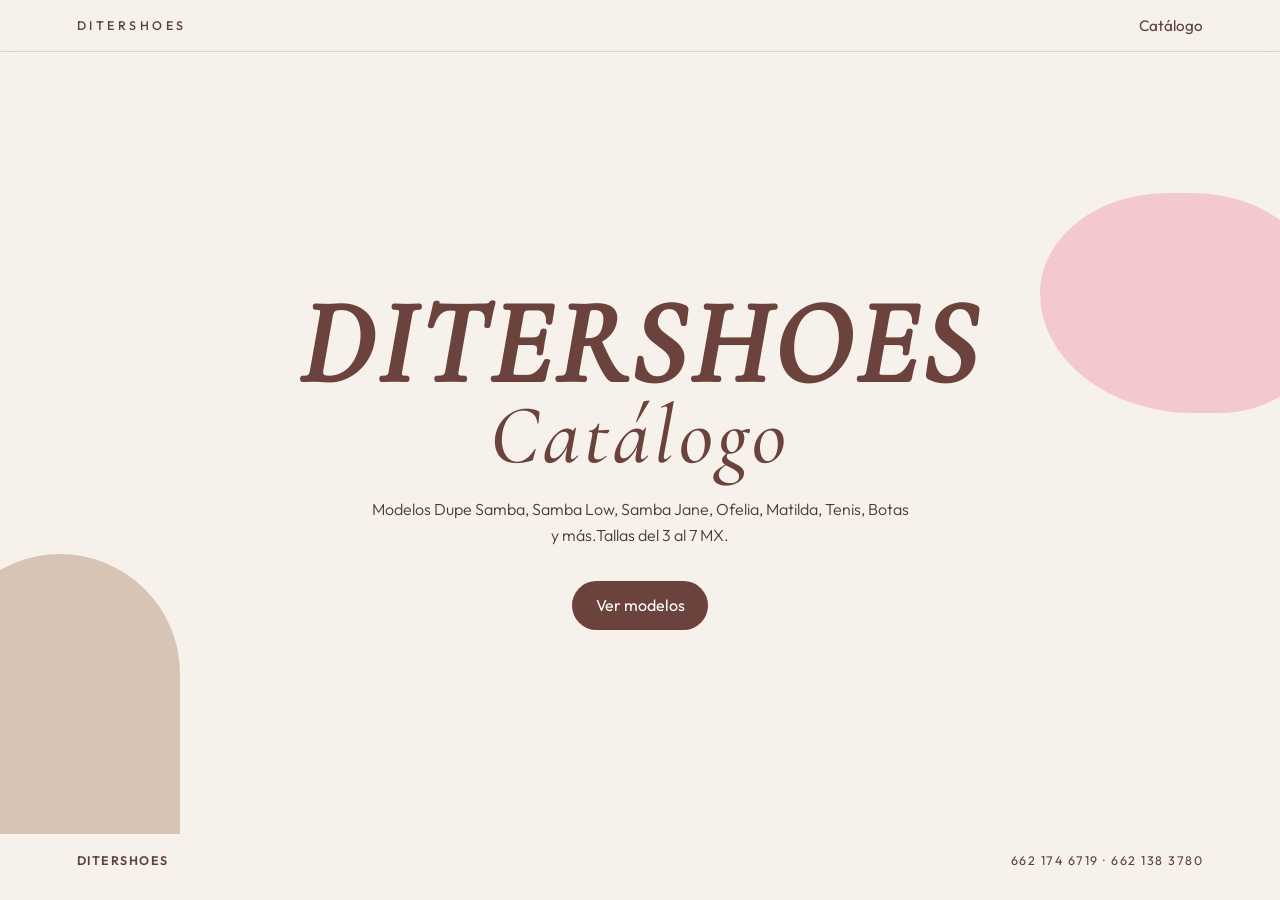
==== index.html @ 2985a6c7 "Vuelve a permitir el script de Vercel Analytics que bloqueaba la política de seguridad. Co-authored-" ====
<!DOCTYPE html>
<html lang="es">
<head>
  <meta charset="UTF-8" />
  <meta name="viewport" content="width=device-width, initial-scale=1, viewport-fit=cover" />
  <meta name="format-detection" content="telephone=no" />
  <title>DiterShoes · Catálogo</title>
  <link rel="icon" href="favicon.ico" />
  <link rel="icon" type="image/png" href="favicon.png" />
  <link rel="apple-touch-icon" href="apple-touch-icon.png" />
  <meta name="apple-mobile-web-app-title" content="DiterShoes" />
  <meta name="description" content="Encuentra calzado en tendencia en DiterShoes. Modelos Dupe Samba, Ofelia y Matilda en tallas 3 a 7 MX. Pide por WhatsApp al 662 174 6719." />
  <script type="application/ld+json">
  {
    "@context": "https://schema.org",
    "@type": "ShoeStore",
    "name": "DiterShoes",
    "url": "https://ditershoes.shop",
    "telephone": ["+526621746719", "+526621383780"],
    "description": "Calzado en tendencia. Modelos Dupe Samba, Samba Low, Samba Jane, Ofelia, Matilda, tenis, botas y flats. Tallas del 3 al 7 MX. Pedidos por WhatsApp.",
    "makesOffer": {
      "@type": "Offer",
      "itemOffered": {
        "@type": "Product",
        "name": "Calzado DiterShoes",
        "category": "Dupe Samba, Samba Low, Samba Jane, Ofelia, Matilda, Tenis, Botas, Flats, Zapatillas, Pantunflas",
        "size": "3 a 7 MX"
      }
    }
  }
  </script>
  <link rel="preload" as="font" href="fonts/outfit.woff2" type="font/woff2" crossorigin />
  <link rel="preload" as="font" href="fonts/cormorant-500.woff2" type="font/woff2" crossorigin />
  <link rel="stylesheet" href="styles.css" />
</head>
<body class="home">
  <header class="site-header">
    <a class="brand" href="/">DITERSHOES</a>
    <nav>
      <a href="catalogo.html">Catálogo</a>
    </nav>
  </header>

  <main>
    <section class="hero">
      <h1><span class="home-brand">DITERSHOES</span><span>Catálogo</span></h1>
      <p class="lede">Modelos Dupe Samba, Samba Low, Samba Jane, Ofelia, Matilda, Tenis, Botas y más.<br class="lede-break" /><span class="lede-sizes">Tallas del 3 al 7 MX.</span></p>
      <a class="btn" href="catalogo.html">Ver modelos</a>
      <div class="blob blob-pink"></div>
      <div class="blob blob-sand"></div>
    </section>
  </main>

  <footer>
    <strong>DITERSHOES</strong>
    <span><a href="https://wa.me/526621746719?text=Hola%2C%20quiero%20hacer%20un%20pedido%20de%20DiterShoes." target="_blank" rel="noopener">662 174 6719</a> · <a href="https://wa.me/526621383780?text=Hola%2C%20quiero%20hacer%20un%20pedido%20de%20DiterShoes." target="_blank" rel="noopener">662 138 3780</a></span>
  </footer>
  <script defer src="/_vercel/insights/script.js"></script>
</body>
</html>
---- styles.css ----
:root {
  --cream: #f6f1ea;
  --ink: #5c4039;
  --ink-deep: #4a3732;
  --rose: #c9a399;
  --rose-text: #6b433c;
  --pink: #f3c9cf;
  --sand: #d8c4b4;
  --line: rgba(109, 83, 76, 0.18);
  --card: #fffdfb;
}

@font-face {
  font-family: Outfit;
  font-style: normal;
  font-weight: 300 600;
  font-display: swap;
  src: url("fonts/outfit.woff2") format("woff2");
}
@font-face {
  font-family: "Cormorant Garamond";
  font-style: normal;
  font-weight: 500 700;
  font-display: swap;
  src: url("fonts/cormorant-500.woff2") format("woff2");
}
@font-face {
  font-family: "Cormorant Garamond";
  font-style: italic;
  font-weight: 500;
  font-display: swap;
  src: url("fonts/cormorant-500i.woff2") format("woff2");
}

* { box-sizing: border-box; }
html { scroll-behavior: smooth; touch-action: manipulation; }
body {
  margin: 0;
  font-family: Outfit, sans-serif;
  color: var(--ink-deep);
  background: var(--cream);
  font-weight: 400;
}

.site-header {
  position: sticky;
  top: 0;
  z-index: 5;
  display: flex;
  justify-content: space-between;
  align-items: center;
  padding: 1rem 6vw;
  background: rgba(246, 241, 234, 0.9);
  backdrop-filter: blur(10px);
  border-bottom: 1px solid var(--line);
}
.brand {
  letter-spacing: 0.28em;
  font-size: 0.78rem;
  text-decoration: none;
  color: var(--ink);
  font-weight: 500;
}
nav { display: flex; gap: 1.25rem; }
nav a { color: var(--ink); text-decoration: none; font-size: 0.95rem; }

body.home {
  min-height: 100vh;
  display: flex;
  flex-direction: column;
}
body.home main { flex: 1; display: flex; }
body.home .hero { flex: 1; }
.hero {
  position: relative;
  min-height: 70vh;
  padding: 10vh 8vw 6vh;
  overflow: hidden;
  display: flex;
  flex-direction: column;
  align-items: center;
  justify-content: center;
  text-align: center;
}
.eyebrow {
  letter-spacing: 0.42em;
  font-size: 0.78rem;
  color: var(--rose);
  margin: 0 0 0.5rem;
}
.hero h1 {
  font-family: "Cormorant Garamond", serif;
  font-weight: 500;
  font-size: clamp(2.8rem, 8vw, 7rem);
  line-height: 0.9;
  letter-spacing: 0.04em;
  margin: 0;
  color: var(--rose-text);
}
.hero h1 span { display: block; font-style: italic; }
.home-brand { font-style: normal; font-weight: 700; letter-spacing: 0.04em; font-size: 1.15em; }
.hero h1 span:last-child { font-weight: 500; font-size: 0.82em; }
.lede { max-width: 34rem; font-weight: 300; line-height: 1.6; margin: 1.5rem auto 2rem; }
.lede-break { display: none; }
.lede-sizes { white-space: nowrap; }
[hidden] { display: none !important; }
.btn {
  display: inline-flex;
  align-items: center;
  justify-content: center;
  background: #6b433c;
  color: #fff;
  text-decoration: none;
  padding: 0.85rem 1.4rem;
  border-radius: 999px;
  border: 1px solid transparent;
  font: inherit;
  cursor: pointer;
}
.btn-ghost { background: transparent; color: var(--ink-deep); border-color: var(--rose); }
.blob {
  position: absolute;
  border-radius: 50% 50% 40% 60%;
  z-index: -1;
}
.blob-pink { width: 280px; height: 220px; background: var(--pink); right: -40px; top: 18%; }
.blob-sand { width: 240px; height: 320px; background: var(--sand); left: -60px; bottom: -40px; border-radius: 140px 140px 0 0; }

.catalog, .order { padding: 3rem 6vw 4rem; }
.catalog h2 { margin-bottom: 1rem; }
@media (min-width: 721px) {
  .catalog {
    display: grid;
    grid-template-columns: auto 1fr;
    align-items: center;
    column-gap: 1.5rem;
  }
  .catalog h2 { margin-bottom: 0; }
  .filters { justify-content: flex-end; }
  .grid, .pager { grid-column: 1 / -1; }
}
h2 {
  font-family: "Cormorant Garamond", serif;
  font-weight: 500;
  font-size: 3rem;
  margin: 0;
  color: var(--rose-text);
}
.filters { display: flex; flex-wrap: wrap; gap: 0.5rem; }
.filters button {
  font: inherit;
  border: 1px solid var(--line);
  background: transparent;
  color: var(--ink);
  border-radius: 999px;
  padding: 0.4rem 0.85rem;
  cursor: pointer;
  white-space: nowrap;
  flex-shrink: 0;
}
.empty-cat {
  grid-column: 1 / -1;
  margin: 1.5rem 0;
  color: var(--muted, #7a6a64);
  font-size: 1rem;
}
.filters button.active { background: var(--ink); color: #fff; border-color: var(--ink); }

.pager {
  display: flex;
  flex-wrap: wrap;
  justify-content: center;
  align-items: center;
  gap: 0.4rem;
  width: 100%;
  margin: 1.5rem auto 0.5rem;
}
.pager button {
  font: inherit;
  min-width: 2.4rem;
  height: 2.4rem;
  padding: 0 0.7rem;
  border: 1px solid var(--line);
  background: var(--card);
  color: var(--ink);
  border-radius: 999px;
  cursor: pointer;
}
.pager button[aria-current="page"] {
  background: var(--ink);
  color: #fff;
  border-color: var(--ink);
}
.pager button:disabled { opacity: 0.4; cursor: default; }
.pager .pager-gap { color: var(--muted, #7a6a64); padding: 0 0.15rem; }

.grid {
  margin-top: 1.5rem;
  display: grid;
  grid-template-columns: repeat(auto-fill, minmax(280px, 1fr));
  gap: 1.25rem;
}
.card {
  background: var(--card);
  border: 1px solid var(--line);
  border-radius: 1.25rem;
  overflow: hidden;
  display: flex;
  flex-direction: column;
}
.card img {
  width: 100%;
  height: auto;
  aspect-ratio: 4 / 5;
  object-fit: cover;
  object-position: center;
  background: #efe6de;
  cursor: zoom-in;
}
.card-body { padding: 0.85rem 1rem 1rem; display: flex; flex-direction: column; gap: 0.35rem; flex: 1; }
.model { font-size: 0.78rem; letter-spacing: 0.14em; text-transform: uppercase; color: var(--rose-text); margin: 0; }
.card h3 { margin: 0; font-weight: 500; font-size: 1.15rem; line-height: 1.25; min-height: 2.5em; }
.meta { margin: 0; color: var(--ink); font-weight: 300; line-height: 1.3; min-height: 2.6em; }
.price { font-weight: 600; margin: 0; }
.sizes {
  display: flex;
  flex-wrap: nowrap;
  gap: 0.3rem;
}
.sizes button {
  font: inherit;
  flex: 1 1 0;
  min-width: 0;
  border: 1px solid var(--line);
  background: transparent;
  color: var(--ink);
  border-radius: 999px;
  padding: 0.3rem 0.55rem;
  cursor: pointer;
}
.sizes button.active { background: var(--ink); color: #fff; border-color: var(--ink); }
.size-hint { margin: 0; font-size: 0.85rem; color: #9a4d45; }
.swatches { display: flex; flex-wrap: wrap; gap: 0.4rem; }
.card-actions { display: flex; flex-direction: column; gap: 0.4rem; }
.swatches button {
  width: 22px; height: 22px; border-radius: 50%;
  border: 2px solid #fff;
  box-shadow: 0 0 0 1px var(--line);
  cursor: pointer;
  padding: 0;
}
.swatches button.active { box-shadow: 0 0 0 2px var(--ink); }
.card .btn { margin-top: 0.4rem; }

.order { text-align: center; background: #6b433c; color: #fff; }
.order h2, .order p { color: #fff; }
.phones { display: flex; gap: 0.75rem; justify-content: center; flex-wrap: wrap; }
.order .btn { background: #fff; color: var(--ink-deep); }
.order .btn-ghost { background: transparent; color: #fff; border-color: #fff; }

footer {
  display: flex;
  justify-content: space-between;
  gap: 1rem;
  flex-wrap: wrap;
  padding: 1.2rem 6vw 2rem;
  letter-spacing: 0.12em;
  font-size: 0.78rem;
  color: var(--ink);
}
footer a {
  color: var(--ink);
  text-decoration: none;
}

#lightbox {
  position: fixed;
  top: 50%;
  left: 50%;
  transform: translate(-50%, -50%);
  margin: 0;
  border: none;
  border-radius: 1rem;
  padding: 0.45rem 0.45rem 0.55rem;
  width: fit-content;
  max-width: min(94vw, 720px);
  max-height: calc(100dvh - 1.25rem);
  overflow: hidden;
  box-sizing: border-box;
  background: var(--cream);
}
#lightbox::backdrop { background: rgba(74, 55, 50, 0.55); }
#lightbox img {
  display: block;
  width: auto;
  height: auto;
  max-width: min(90vw, 680px);
  max-height: calc(100dvh - 4.2rem);
  object-fit: contain;
  border-radius: 0.55rem;
  touch-action: pinch-zoom;
}
.close {
  position: absolute;
  right: 0.7rem;
  top: 0.55rem;
  border: none;
  background: transparent;
  font-size: 1.8rem;
  cursor: pointer;
  color: var(--ink);
}

@media (max-width: 720px) {
  body.home {
    height: 100dvh;
    min-height: 100dvh;
    overflow: hidden;
  }
  body.home .site-header { position: static; }
  body.home .hero {
    min-height: 0;
    padding: 0 5vw;
  }
  body.home .hero h1 { font-size: 1rem; letter-spacing: 0; width: 100%; }
  body.home .home-brand {
    font-size: 9.4vw;
    font-weight: 700;
    letter-spacing: 0.02em;
    line-height: 1;
    white-space: nowrap;
  }
  body.home .hero h1 span:last-child { font-size: 8.2vw; font-weight: 500; margin-top: 0.35rem; }
  body.home .lede {
    margin: 0.9rem auto 1.15rem;
    font-size: clamp(0.92rem, 2.4vh, 1.05rem);
    max-width: 20rem;
  }
  body.home .blob-pink { width: 48vw; height: 30vw; right: -8vw; }
  body.home .blob-sand { width: 46vw; height: 28vh; left: -10vw; bottom: 0; }
  body.home footer {
    padding: 0.65rem 6vw calc(0.85rem + env(safe-area-inset-bottom));
  }
  .lede-break { display: block; }
  .catalog { padding: 0.85rem 0.75rem 0; }
  footer { padding-top: 0.7rem; }
  .catalog h2 { font-size: 2.2rem; margin-bottom: 0.35rem; }
  .filters {
    position: sticky;
    top: 3.25rem;
    z-index: 4;
    flex-wrap: nowrap;
    overflow-x: auto;
    overflow-y: hidden;
    -webkit-overflow-scrolling: touch;
    overscroll-behavior-x: contain;
    scrollbar-width: none;
    touch-action: pan-x;
    gap: 0.4rem;
    margin: 0 -0.75rem;
    padding: 0.55rem 0.75rem;
    background: rgba(246, 241, 234, 0.96);
    backdrop-filter: blur(10px);
    border-bottom: 1px solid var(--line);
  }
  .filters::-webkit-scrollbar { display: none; }
  .filters button { flex: 0 0 auto; }
  .pager {
    flex-wrap: nowrap;
    gap: 0.35rem;
    margin-top: 1.1rem;
  }
  .pager button {
    flex: 0 0 auto;
    min-width: 2.35rem;
    height: 2.35rem;
    padding: 0;
  }
  .pager .pager-step {
    min-width: 2.6rem;
    font-size: 1.35rem;
    line-height: 1;
  }
  .grid {
    grid-template-columns: 1fr 1fr;
    gap: 0.65rem;
    margin-top: 0.85rem;
  }
  .card { border-radius: 0.9rem; }
  .card-body { padding: 0.55rem 0.55rem 0.7rem; gap: 0.28rem; }
  .model { font-size: 0.72rem; letter-spacing: 0.08em; }
  .card h3 { font-size: 0.92rem; }
  .meta, .size-hint { font-size: 0.75rem; }
  .price { font-size: 0.9rem; }
  .sizes button { padding: 0.2rem 0; font-size: 0.78rem; }
  .card .btn { font-size: 0.72rem; padding: 0.5rem 0.4rem; text-align: center; }
}
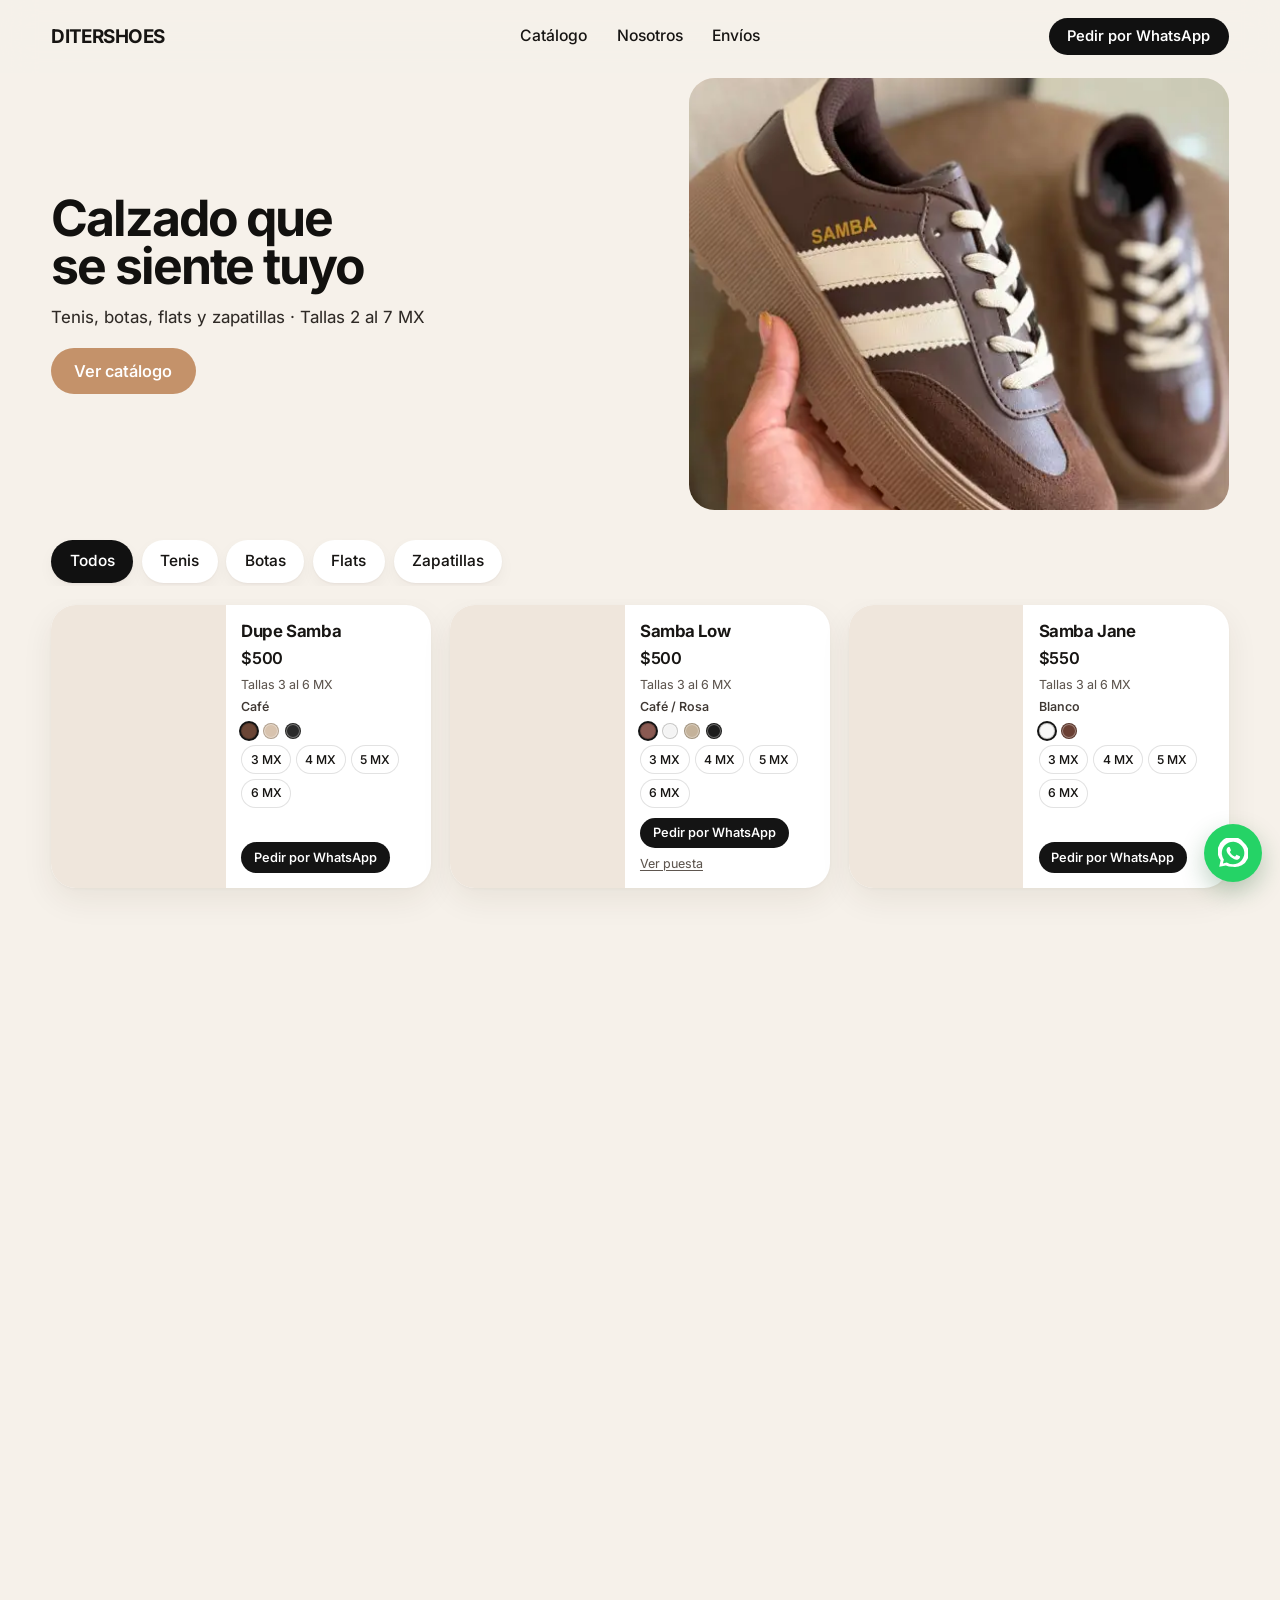
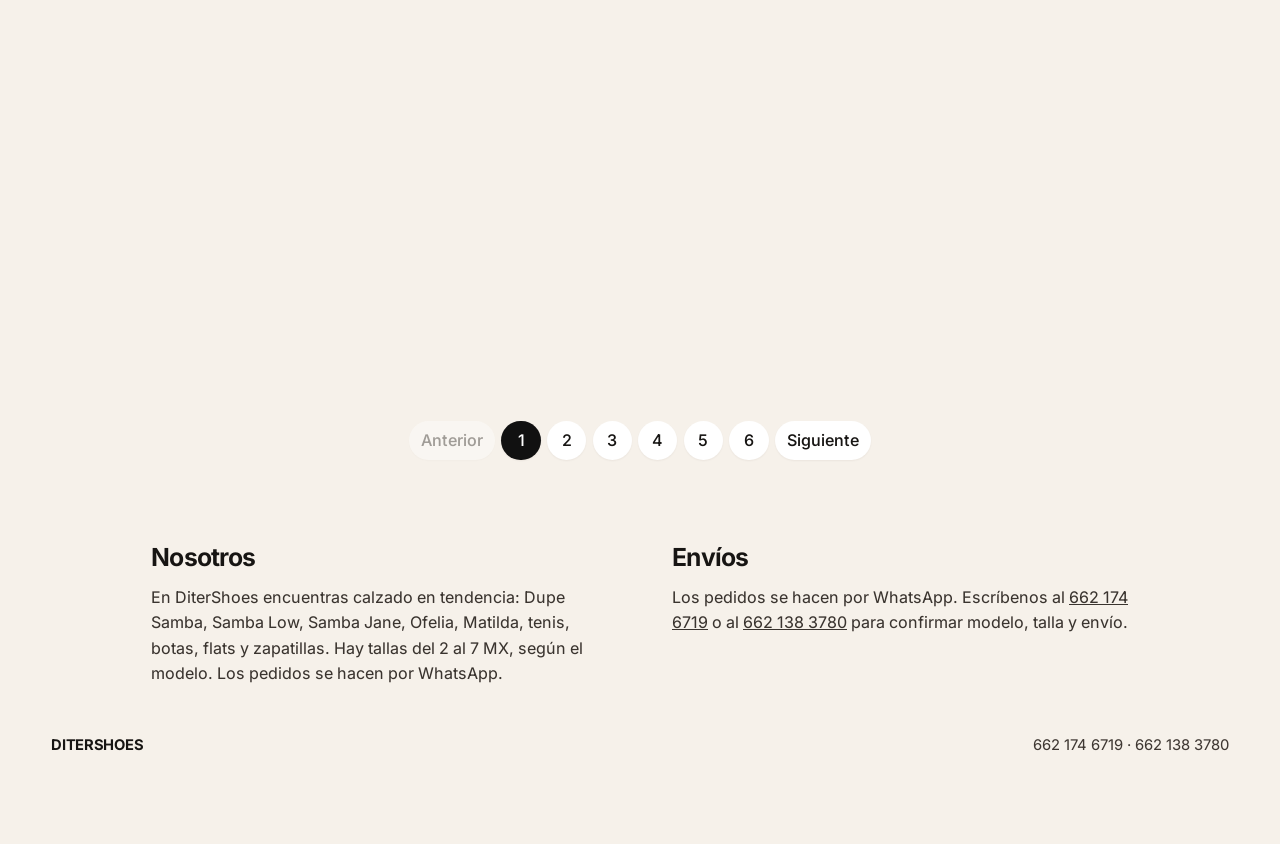
==== commit 7459fbb9: "Rediseña el sitio para acercarlo a los mockups de escritorio y móvil. El inicio ahora tiene el encab" ====
--- a/index.html
+++ b/index.html
@@ -23,31 +23,63 @@
       "itemOffered": {
         "@type": "Product",
         "name": "Calzado DiterShoes",
-        "category": "Dupe Samba, Samba Low, Samba Jane, Ofelia, Matilda, Tenis, Botas, Flats, Zapatillas, Pantunflas",
+        "category": "Dupe Samba, Samba Low, Samba Jane, Ofelia, Matilda, Tenis, Botas, Flats, Zapatillas",
         "size": "3 a 7 MX"
       }
     }
   }
   </script>
-  <link rel="preload" as="font" href="fonts/outfit.woff2" type="font/woff2" crossorigin />
-  <link rel="preload" as="font" href="fonts/cormorant-500.woff2" type="font/woff2" crossorigin />
+  <link rel="preload" as="font" href="fonts/inter-latin.woff2" type="font/woff2" crossorigin />
+  <link rel="preload" as="image" href="images/dupe-samba-cafe.webp" type="image/webp" />
   <link rel="stylesheet" href="styles.css" />
 </head>
 <body class="home">
   <header class="site-header">
     <a class="brand" href="/">DITERSHOES</a>
-    <nav>
-      <a href="catalogo.html">Catálogo</a>
+    <nav id="site-nav" class="site-nav" aria-label="Principal">
+      <a href="#catalogo">Catálogo</a>
+      <a href="#nosotros">Nosotros</a>
+      <a href="#envios">Envíos</a>
+      <a class="btn-wa nav-wa" href="https://wa.me/526621746719?text=Hola%2C%20quiero%20hacer%20un%20pedido%20de%20DiterShoes." target="_blank" rel="noopener">Pedir por WhatsApp</a>
     </nav>
+    <div class="header-end">
+      <a class="btn-wa" href="https://wa.me/526621746719?text=Hola%2C%20quiero%20hacer%20un%20pedido%20de%20DiterShoes." target="_blank" rel="noopener">Pedir por WhatsApp</a>
+      <button class="menu-toggle" type="button" aria-expanded="false" aria-controls="site-nav" aria-label="Abrir menú">
+        <span></span><span></span><span></span>
+      </button>
+    </div>
   </header>
 
   <main>
     <section class="hero">
-      <h1><span class="home-brand">DITERSHOES</span><span>Catálogo</span></h1>
-      <p class="lede">Modelos Dupe Samba, Samba Low, Samba Jane, Ofelia, Matilda, Tenis, Botas y más.<br class="lede-break" /><span class="lede-sizes">Tallas del 3 al 7 MX.</span></p>
-      <a class="btn" href="catalogo.html">Ver modelos</a>
-      <div class="blob blob-pink"></div>
-      <div class="blob blob-sand"></div>
+      <div class="hero-copy">
+        <h1 class="hero-title">Calzado que <br class="br-d">se siente tuyo</h1>
+        <p class="lede"><span class="lede-cats">Tenis, botas, flats y zapatillas · </span>Tallas 2 al 7 MX</p>
+        <a class="btn-catalog" href="#catalogo">Ver catálogo</a>
+      </div>
+      <div class="hero-photo">
+        <img src="images/dupe-samba-cafe.webp" alt="Tenis Dupe Samba café" width="563" height="752" fetchpriority="high" decoding="async" />
+      </div>
+    </section>
+
+    <section class="catalog" id="catalogo" aria-labelledby="catalogo-title">
+      <h2 id="catalogo-title" class="visually-hidden">Catálogo</h2>
+      <div class="filters-bar">
+        <div class="filters" id="filters"></div>
+      </div>
+      <div class="grid" id="grid"></div>
+      <nav class="pager" id="pager" aria-label="Páginas del catálogo" hidden></nav>
+    </section>
+
+    <section class="notes">
+      <article class="note reveal" id="nosotros">
+        <h2>Nosotros</h2>
+        <p>En DiterShoes encuentras calzado en tendencia: Dupe Samba, Samba Low, Samba Jane, Ofelia, Matilda, tenis, botas, flats y zapatillas. Hay tallas del 2 al 7 MX, según el modelo. Los pedidos se hacen por WhatsApp.</p>
+      </article>
+      <article class="note reveal" id="envios">
+        <h2>Envíos</h2>
+        <p>Los pedidos se hacen por WhatsApp. Escríbenos al <a href="https://wa.me/526621746719?text=Hola%2C%20quiero%20hacer%20un%20pedido%20de%20DiterShoes." target="_blank" rel="noopener">662 174 6719</a> o al <a href="https://wa.me/526621383780?text=Hola%2C%20quiero%20hacer%20un%20pedido%20de%20DiterShoes." target="_blank" rel="noopener">662 138 3780</a> para confirmar modelo, talla y envío.</p>
+      </article>
     </section>
   </main>
 
@@ -55,6 +87,19 @@
     <strong>DITERSHOES</strong>
     <span><a href="https://wa.me/526621746719?text=Hola%2C%20quiero%20hacer%20un%20pedido%20de%20DiterShoes." target="_blank" rel="noopener">662 174 6719</a> · <a href="https://wa.me/526621383780?text=Hola%2C%20quiero%20hacer%20un%20pedido%20de%20DiterShoes." target="_blank" rel="noopener">662 138 3780</a></span>
   </footer>
+
+  <a class="wa-float" href="https://wa.me/526621746719?text=Hola%2C%20quiero%20hacer%20un%20pedido%20de%20DiterShoes." target="_blank" rel="noopener" aria-label="Pedir por WhatsApp">
+    <svg viewBox="0 0 24 24" aria-hidden="true" focusable="false">
+      <path fill="currentColor" d="M20.5 3.5A11 11 0 0 0 2.1 17.8L1 23l5.3-1.1A11 11 0 0 0 12 23a11 11 0 0 0 8.5-19.5zM12 21a9 9 0 0 1-4.6-1.3l-.3-.2-3.2.8.8-3.1-.2-.3A9 9 0 1 1 12 21zm5-6.7c-.3-.1-1.5-.7-1.7-.8s-.4-.1-.6.1-.7.8-.8 1-.3.2-.6.1a7.4 7.4 0 0 1-2.2-1.4 8.2 8.2 0 0 1-1.5-1.9c-.2-.3 0-.4.1-.6l.4-.5.2-.3a.5.5 0 0 0 0-.5c-.1-.1-.6-1.4-.8-1.9s-.4-.4-.6-.4h-.5a1 1 0 0 0-.7.3 3 3 0 0 0-.9 2.3 5.2 5.2 0 0 0 1.1 2.8 11.8 11.8 0 0 0 4.5 4 15 15 0 0 0 1.5.6 3.6 3.6 0 0 0 1.7.1 2.8 2.8 0 0 0 1.8-1.3 2.3 2.3 0 0 0 .2-1.3c-.1-.1-.3-.2-.5-.3z"/>
+    </svg>
+  </a>
+
+  <dialog id="lightbox">
+    <form method="dialog"><button class="close" aria-label="Cerrar">×</button></form>
+    <img id="lightbox-img" alt="" width="800" height="1000" />
+  </dialog>
+
+  <script src="app.js" defer></script>
   <script defer src="/_vercel/insights/script.js"></script>
 </body>
 </html>
--- a/styles.css
+++ b/styles.css
@@ -1,170 +1,366 @@
 :root {
   --cream: #f6f1ea;
-  --ink: #5c4039;
-  --ink-deep: #4a3732;
-  --rose: #c9a399;
-  --rose-text: #6b433c;
-  --pink: #f3c9cf;
-  --sand: #d8c4b4;
-  --line: rgba(109, 83, 76, 0.18);
-  --card: #fffdfb;
+  --ink: #171513;
+  --muted: #5e564f;
+  --line: rgba(23, 21, 19, 0.1);
+  --card: #ffffff;
+  --camel: #c4926a;
+  --camel-deep: #b5835c;
+  --camel-mobile: #b58763;
+  --header-h: 4.55rem;
+  --gutter: clamp(1.15rem, 4vw, 4.25rem);
+  --shadow: 0 12px 32px rgba(62, 40, 18, 0.07), 0 1px 3px rgba(62, 40, 18, 0.04);
 }
 
 @font-face {
-  font-family: Outfit;
+  font-family: Inter;
   font-style: normal;
-  font-weight: 300 600;
+  font-weight: 100 900;
   font-display: swap;
-  src: url("fonts/outfit.woff2") format("woff2");
-}
-@font-face {
-  font-family: "Cormorant Garamond";
-  font-style: normal;
-  font-weight: 500 700;
-  font-display: swap;
-  src: url("fonts/cormorant-500.woff2") format("woff2");
-}
-@font-face {
-  font-family: "Cormorant Garamond";
-  font-style: italic;
-  font-weight: 500;
-  font-display: swap;
-  src: url("fonts/cormorant-500i.woff2") format("woff2");
+  src: url("fonts/inter-latin.woff2") format("woff2");
 }
 
 * { box-sizing: border-box; }
-html { scroll-behavior: smooth; touch-action: manipulation; }
+html {
+  scroll-behavior: smooth;
+  scroll-padding-top: calc(var(--header-h) + 0.4rem);
+}
 body {
   margin: 0;
-  font-family: Outfit, sans-serif;
-  color: var(--ink-deep);
+  font-family: Inter, system-ui, sans-serif;
+  color: var(--ink);
   background: var(--cream);
-  font-weight: 400;
+  font-weight: 430;
+  line-height: 1.45;
+}
+body.nav-open { overflow: hidden; }
+img { max-width: 100%; }
+button, a { -webkit-tap-highlight-color: transparent; }
+:focus-visible {
+  outline: 2px solid var(--ink);
+  outline-offset: 3px;
+}
+[hidden] { display: none !important; }
+
+.visually-hidden {
+  position: absolute;
+  width: 1px;
+  height: 1px;
+  padding: 0;
+  margin: -1px;
+  overflow: hidden;
+  clip: rect(0, 0, 0, 0);
+  white-space: nowrap;
+  border: 0;
 }
 
 .site-header {
   position: sticky;
   top: 0;
-  z-index: 5;
+  z-index: 40;
+  display: grid;
+  grid-template-columns: 1fr auto 1fr;
+  align-items: center;
+  height: var(--header-h);
+  padding: 0 var(--gutter);
+  background: rgba(246, 241, 234, 0.9);
+  backdrop-filter: blur(16px);
+}
+.brand {
+  justify-self: start;
+  color: var(--ink);
+  text-decoration: none;
+  font-weight: 700;
+  font-size: 1.18rem;
+  letter-spacing: -0.03em;
+}
+.site-nav {
   display: flex;
-  justify-content: space-between;
   align-items: center;
-  padding: 1rem 6vw;
-  background: rgba(246, 241, 234, 0.9);
-  backdrop-filter: blur(10px);
-  border-bottom: 1px solid var(--line);
-}
-.brand {
-  letter-spacing: 0.28em;
-  font-size: 0.78rem;
+  gap: 1.85rem;
+}
+.site-nav a {
+  color: var(--ink);
   text-decoration: none;
-  color: var(--ink);
+  font-size: 0.98rem;
   font-weight: 500;
-}
-nav { display: flex; gap: 1.25rem; }
-nav a { color: var(--ink); text-decoration: none; font-size: 0.95rem; }
-
-body.home {
-  min-height: 100vh;
-  display: flex;
-  flex-direction: column;
-}
-body.home main { flex: 1; display: flex; }
-body.home .hero { flex: 1; }
-.hero {
-  position: relative;
-  min-height: 70vh;
-  padding: 10vh 8vw 6vh;
-  overflow: hidden;
-  display: flex;
-  flex-direction: column;
-  align-items: center;
-  justify-content: center;
-  text-align: center;
-}
-.eyebrow {
-  letter-spacing: 0.42em;
-  font-size: 0.78rem;
-  color: var(--rose);
-  margin: 0 0 0.5rem;
-}
-.hero h1 {
-  font-family: "Cormorant Garamond", serif;
-  font-weight: 500;
-  font-size: clamp(2.8rem, 8vw, 7rem);
-  line-height: 0.9;
-  letter-spacing: 0.04em;
-  margin: 0;
-  color: var(--rose-text);
-}
-.hero h1 span { display: block; font-style: italic; }
-.home-brand { font-style: normal; font-weight: 700; letter-spacing: 0.04em; font-size: 1.15em; }
-.hero h1 span:last-child { font-weight: 500; font-size: 0.82em; }
-.lede { max-width: 34rem; font-weight: 300; line-height: 1.6; margin: 1.5rem auto 2rem; }
-.lede-break { display: none; }
-.lede-sizes { white-space: nowrap; }
-[hidden] { display: none !important; }
-.btn {
+  transition: opacity 0.2s ease;
+}
+.site-nav a:hover { opacity: 0.55; }
+.header-end { justify-self: end; display: flex; align-items: center; }
+
+.btn-wa {
   display: inline-flex;
   align-items: center;
   justify-content: center;
-  background: #6b433c;
+  background: #111;
   color: #fff;
   text-decoration: none;
-  padding: 0.85rem 1.4rem;
   border-radius: 999px;
-  border: 1px solid transparent;
-  font: inherit;
+  padding: 0.72rem 1.15rem;
+  font-size: 0.92rem;
+  font-weight: 560;
+  line-height: 1;
+  transition: transform 0.25s ease, background 0.25s ease;
+}
+.btn-wa:hover { background: #2a2a2a; transform: translateY(-1px); }
+.site-nav .nav-wa { display: none; color: #fff; }
+
+.menu-toggle {
+  display: none;
+  position: relative;
+  width: 44px;
+  height: 44px;
+  margin-right: -0.45rem;
+  border: 0;
+  background: transparent;
+  padding: 0;
   cursor: pointer;
 }
-.btn-ghost { background: transparent; color: var(--ink-deep); border-color: var(--rose); }
-.blob {
+.menu-toggle span {
   position: absolute;
-  border-radius: 50% 50% 40% 60%;
-  z-index: -1;
-}
-.blob-pink { width: 280px; height: 220px; background: var(--pink); right: -40px; top: 18%; }
-.blob-sand { width: 240px; height: 320px; background: var(--sand); left: -60px; bottom: -40px; border-radius: 140px 140px 0 0; }
-
-.catalog, .order { padding: 3rem 6vw 4rem; }
-.catalog h2 { margin-bottom: 1rem; }
-@media (min-width: 721px) {
-  .catalog {
-    display: grid;
-    grid-template-columns: auto 1fr;
-    align-items: center;
-    column-gap: 1.5rem;
-  }
-  .catalog h2 { margin-bottom: 0; }
-  .filters { justify-content: flex-end; }
-  .grid, .pager { grid-column: 1 / -1; }
-}
-h2 {
-  font-family: "Cormorant Garamond", serif;
-  font-weight: 500;
-  font-size: 3rem;
+  left: 12px;
+  top: 21px;
+  width: 20px;
+  height: 1.6px;
+  background: var(--ink);
+  border-radius: 2px;
+  transition: transform 0.2s ease, opacity 0.2s ease;
+}
+.menu-toggle span:nth-child(1) { transform: translateY(-6px); }
+.menu-toggle span:nth-child(3) { transform: translateY(6px); }
+.menu-toggle[aria-expanded="true"] span:nth-child(1) { transform: rotate(45deg); }
+.menu-toggle[aria-expanded="true"] span:nth-child(2) { opacity: 0; }
+.menu-toggle[aria-expanded="true"] span:nth-child(3) { transform: rotate(-45deg); }
+
+.hero {
+  display: grid;
+  grid-template-columns: minmax(0, 0.9fr) minmax(0, 1.1fr);
+  align-items: center;
+  gap: clamp(1rem, 2.5vw, 2.5rem);
+  padding: 0.35rem var(--gutter) 1rem;
+}
+.hero-copy { max-width: 36rem; }
+.hero-title {
   margin: 0;
-  color: var(--rose-text);
-}
-.filters { display: flex; flex-wrap: wrap; gap: 0.5rem; }
+  font-weight: 700;
+  font-size: clamp(2.7rem, 3.9vw, 4.05rem);
+  line-height: 0.96;
+  letter-spacing: -0.042em;
+  color: #12110f;
+}
+.lede {
+  margin: 0.9rem 0 1.2rem;
+  font-size: 1.05rem;
+  font-weight: 430;
+  color: #2f2a26;
+}
+.btn-catalog {
+  display: inline-flex;
+  align-items: center;
+  justify-content: center;
+  background: var(--camel);
+  color: #fff;
+  text-decoration: none;
+  border-radius: 999px;
+  padding: 0.92rem 1.45rem;
+  font-weight: 560;
+  font-size: 1.02rem;
+  line-height: 1;
+  transition: background 0.25s ease, transform 0.25s ease;
+}
+.btn-catalog:hover { background: var(--camel-deep); transform: translateY(-1px); }
+
+.hero-photo {
+  aspect-ratio: 5 / 4;
+  width: min(100%, 540px);
+  border-radius: 1.6rem;
+  overflow: hidden;
+  background: #efe4d8;
+  justify-self: end;
+}
+.hero-photo img {
+  width: 100%;
+  height: 100%;
+  object-fit: cover;
+  object-position: 52% 40%;
+  transform: scale(1.05);
+  display: block;
+}
+
+.catalog {
+  padding: 0 var(--gutter) 3.25rem;
+  scroll-margin-top: var(--header-h);
+}
+.filters-bar {
+  position: sticky;
+  top: var(--header-h);
+  z-index: 20;
+  margin-inline: calc(var(--gutter) * -1);
+  padding: 0.7rem 0 0.85rem;
+  background: rgba(246, 241, 234, 0.92);
+  backdrop-filter: blur(14px);
+}
+.filters {
+  display: flex;
+  gap: 0.55rem;
+  overflow-x: auto;
+  overscroll-behavior-x: contain;
+  scrollbar-width: none;
+  padding: 0.15rem var(--gutter) 0.2rem;
+  scroll-padding-inline: var(--gutter);
+}
+.filters::-webkit-scrollbar { display: none; }
 .filters button {
   font: inherit;
-  border: 1px solid var(--line);
-  background: transparent;
+  font-weight: 530;
+  font-size: 0.96rem;
+  border: 0;
+  background: #fff;
   color: var(--ink);
   border-radius: 999px;
-  padding: 0.4rem 0.85rem;
+  padding: 0.64rem 1.15rem;
   cursor: pointer;
   white-space: nowrap;
-  flex-shrink: 0;
+  flex: 0 0 auto;
+  box-shadow: 0 1px 2px rgba(40, 24, 12, 0.05), 0 6px 16px rgba(40, 24, 12, 0.04);
+  transition: background 0.2s ease, color 0.2s ease, transform 0.2s ease;
+}
+.filters button:hover { transform: translateY(-1px); }
+.filters button.active { background: #111; color: #fff; }
+
+.grid {
+  margin-top: 0.35rem;
+  display: grid;
+  grid-template-columns: repeat(3, minmax(0, 1fr));
+  gap: 1.15rem;
+}
+.card {
+  background: var(--card);
+  border-radius: 1.55rem;
+  box-shadow: var(--shadow);
+  display: flex;
+  flex-direction: row;
+  overflow: hidden;
+  min-height: 252px;
+  opacity: 0;
+  transform: translateY(14px);
+  transition: opacity 0.6s ease, transform 0.6s ease, box-shadow 0.35s ease;
+}
+.card.is-in { opacity: 1; transform: none; }
+.card.is-in:hover {
+  transform: translateY(-4px);
+  box-shadow: 0 18px 40px rgba(62, 40, 18, 0.1);
+}
+.card-photo {
+  position: relative;
+  flex: 0 0 46%;
+  background: #efe6dc;
+}
+.card-photo img {
+  position: absolute;
+  inset: 0;
+  width: 100%;
+  height: 100%;
+  object-fit: cover;
+  cursor: zoom-in;
+}
+.card-body {
+  padding: 1rem 1rem 0.95rem 0.95rem;
+  display: flex;
+  flex-direction: column;
+  gap: 0.38rem;
+  flex: 1;
+  min-width: 0;
+}
+.model {
+  margin: 0;
+  font-size: 1.05rem;
+  font-weight: 680;
+  letter-spacing: -0.025em;
+  line-height: 1.2;
+}
+.price {
+  margin: 0;
+  font-size: 1.02rem;
+  font-weight: 600;
+  letter-spacing: -0.02em;
+}
+.meta, .color-name {
+  margin: 0;
+  font-size: 0.78rem;
+  color: var(--muted);
+  line-height: 1.3;
+}
+.color-name { font-weight: 560; color: #3f3833; }
+.swatches { display: flex; flex-wrap: wrap; gap: 0.38rem; padding-top: 0.1rem; }
+.swatches button {
+  width: 16px;
+  height: 16px;
+  border-radius: 50%;
+  border: 1px solid rgba(23, 21, 19, 0.2);
+  padding: 0;
+  cursor: pointer;
+  box-shadow: inset 0 0 0 1px rgba(255, 255, 255, 0.35);
+}
+.swatches button.active { box-shadow: 0 0 0 2px #141414; }
+.sizes { display: flex; flex-wrap: wrap; gap: 0.32rem; }
+.sizes button {
+  font: inherit;
+  font-size: 0.76rem;
+  font-weight: 530;
+  border: 1px solid rgba(23, 21, 19, 0.12);
+  background: #fff;
+  color: var(--ink);
+  border-radius: 999px;
+  padding: 0.28rem 0.52rem;
+  cursor: pointer;
+  transition: background 0.2s ease, color 0.2s ease, border-color 0.2s ease;
+}
+.sizes button:hover { border-color: rgba(23, 21, 19, 0.35); }
+.sizes button.active { background: #141414; color: #fff; border-color: #141414; }
+.size-hint { margin: 0; font-size: 0.78rem; color: #9a3d32; }
+.card-actions {
+  display: flex;
+  flex-direction: column;
+  align-items: flex-start;
+  gap: 0.4rem;
+  margin-top: auto;
+  padding-top: 0.25rem;
+}
+.order-link {
+  display: inline-flex;
+  align-items: center;
+  justify-content: center;
+  background: #141414;
+  color: #fff;
+  text-decoration: none;
+  border-radius: 999px;
+  padding: 0.48rem 0.8rem;
+  font-size: 0.8rem;
+  font-weight: 560;
+  line-height: 1.2;
+  text-align: center;
+  transition: background 0.2s ease, transform 0.2s ease;
+}
+.order-link:hover { background: #2c2c2c; transform: translateY(-1px); }
+.order-short { display: none; }
+.worn {
+  background: none;
+  border: 0;
+  padding: 0;
+  font: inherit;
+  font-size: 0.78rem;
+  color: var(--muted);
+  text-decoration: underline;
+  text-underline-offset: 0.15em;
+  cursor: pointer;
 }
 .empty-cat {
   grid-column: 1 / -1;
   margin: 1.5rem 0;
-  color: var(--muted, #7a6a64);
-  font-size: 1rem;
-}
-.filters button.active { background: var(--ink); color: #fff; border-color: var(--ink); }
+  color: var(--muted);
+}
 
 .pager {
   display: flex;
@@ -172,106 +368,88 @@
   justify-content: center;
   align-items: center;
   gap: 0.4rem;
-  width: 100%;
-  margin: 1.5rem auto 0.5rem;
+  margin: 1.6rem auto 0.25rem;
 }
 .pager button {
   font: inherit;
-  min-width: 2.4rem;
-  height: 2.4rem;
-  padding: 0 0.7rem;
-  border: 1px solid var(--line);
-  background: var(--card);
+  font-weight: 530;
+  min-width: 2.45rem;
+  height: 2.45rem;
+  padding: 0 0.75rem;
+  border: 0;
+  background: #fff;
   color: var(--ink);
   border-radius: 999px;
   cursor: pointer;
-}
-.pager button[aria-current="page"] {
-  background: var(--ink);
-  color: #fff;
-  border-color: var(--ink);
-}
-.pager button:disabled { opacity: 0.4; cursor: default; }
-.pager .pager-gap { color: var(--muted, #7a6a64); padding: 0 0.15rem; }
-
-.grid {
-  margin-top: 1.5rem;
+  box-shadow: 0 1px 2px rgba(40, 24, 12, 0.05);
+  transition: background 0.2s ease, color 0.2s ease, transform 0.2s ease;
+}
+.pager button:hover:not(:disabled) { transform: translateY(-1px); }
+.pager button[aria-current="page"] { background: #111; color: #fff; }
+.pager button:disabled { opacity: 0.38; cursor: default; }
+
+.notes {
   display: grid;
-  grid-template-columns: repeat(auto-fill, minmax(280px, 1fr));
-  gap: 1.25rem;
-}
-.card {
-  background: var(--card);
-  border: 1px solid var(--line);
-  border-radius: 1.25rem;
-  overflow: hidden;
-  display: flex;
-  flex-direction: column;
-}
-.card img {
-  width: 100%;
-  height: auto;
-  aspect-ratio: 4 / 5;
-  object-fit: cover;
-  object-position: center;
-  background: #efe6de;
-  cursor: zoom-in;
-}
-.card-body { padding: 0.85rem 1rem 1rem; display: flex; flex-direction: column; gap: 0.35rem; flex: 1; }
-.model { font-size: 0.78rem; letter-spacing: 0.14em; text-transform: uppercase; color: var(--rose-text); margin: 0; }
-.card h3 { margin: 0; font-weight: 500; font-size: 1.15rem; line-height: 1.25; min-height: 2.5em; }
-.meta { margin: 0; color: var(--ink); font-weight: 300; line-height: 1.3; min-height: 2.6em; }
-.price { font-weight: 600; margin: 0; }
-.sizes {
-  display: flex;
-  flex-wrap: nowrap;
-  gap: 0.3rem;
-}
-.sizes button {
-  font: inherit;
-  flex: 1 1 0;
-  min-width: 0;
-  border: 1px solid var(--line);
-  background: transparent;
-  color: var(--ink);
-  border-radius: 999px;
-  padding: 0.3rem 0.55rem;
-  cursor: pointer;
-}
-.sizes button.active { background: var(--ink); color: #fff; border-color: var(--ink); }
-.size-hint { margin: 0; font-size: 0.85rem; color: #9a4d45; }
-.swatches { display: flex; flex-wrap: wrap; gap: 0.4rem; }
-.card-actions { display: flex; flex-direction: column; gap: 0.4rem; }
-.swatches button {
-  width: 22px; height: 22px; border-radius: 50%;
-  border: 2px solid #fff;
-  box-shadow: 0 0 0 1px var(--line);
-  cursor: pointer;
-  padding: 0;
-}
-.swatches button.active { box-shadow: 0 0 0 2px var(--ink); }
-.card .btn { margin-top: 0.4rem; }
-
-.order { text-align: center; background: #6b433c; color: #fff; }
-.order h2, .order p { color: #fff; }
-.phones { display: flex; gap: 0.75rem; justify-content: center; flex-wrap: wrap; }
-.order .btn { background: #fff; color: var(--ink-deep); }
-.order .btn-ghost { background: transparent; color: #fff; border-color: #fff; }
+  grid-template-columns: 1fr 1fr;
+  gap: 2rem 4rem;
+  max-width: 1080px;
+  margin: 0 auto;
+  padding: 1.5rem var(--gutter) 1rem;
+}
+.note h2 {
+  margin: 0 0 0.55rem;
+  font-size: 1.55rem;
+  font-weight: 680;
+  letter-spacing: -0.03em;
+}
+.note p {
+  margin: 0;
+  color: #3a342f;
+  max-width: 38rem;
+  line-height: 1.6;
+}
+.note a { color: inherit; }
+.reveal {
+  opacity: 0;
+  transform: translateY(12px);
+  transition: opacity 0.65s ease, transform 0.65s ease;
+}
+.reveal.is-in { opacity: 1; transform: none; }
 
 footer {
   display: flex;
   justify-content: space-between;
   gap: 1rem;
   flex-wrap: wrap;
-  padding: 1.2rem 6vw 2rem;
-  letter-spacing: 0.12em;
-  font-size: 0.78rem;
-  color: var(--ink);
-}
-footer a {
-  color: var(--ink);
-  text-decoration: none;
-}
+  padding: 2rem var(--gutter) 5.5rem;
+  color: #3f3833;
+  font-size: 0.92rem;
+}
+footer strong {
+  color: var(--ink);
+  letter-spacing: -0.02em;
+  font-weight: 700;
+}
+footer a { color: inherit; text-decoration: none; }
+footer a:hover { text-decoration: underline; text-underline-offset: 0.18em; }
+
+.wa-float {
+  position: fixed;
+  right: 1.15rem;
+  bottom: calc(1.15rem + env(safe-area-inset-bottom));
+  z-index: 30;
+  width: 58px;
+  height: 58px;
+  border-radius: 50%;
+  background: #25d366;
+  color: #fff;
+  display: grid;
+  place-items: center;
+  box-shadow: 0 10px 24px rgba(20, 90, 40, 0.28);
+  transition: transform 0.25s ease;
+}
+.wa-float:hover { transform: scale(1.06); }
+.wa-float svg { width: 30px; height: 30px; display: block; }
 
 #lightbox {
   position: fixed;
@@ -280,16 +458,16 @@
   transform: translate(-50%, -50%);
   margin: 0;
   border: none;
-  border-radius: 1rem;
-  padding: 0.45rem 0.45rem 0.55rem;
+  border-radius: 1.2rem;
+  padding: 0.5rem;
   width: fit-content;
   max-width: min(94vw, 720px);
   max-height: calc(100dvh - 1.25rem);
   overflow: hidden;
-  box-sizing: border-box;
   background: var(--cream);
-}
-#lightbox::backdrop { background: rgba(74, 55, 50, 0.55); }
+  box-shadow: 0 24px 60px rgba(20, 14, 8, 0.28);
+}
+#lightbox::backdrop { background: rgba(18, 14, 10, 0.58); }
 #lightbox img {
   display: block;
   width: auto;
@@ -297,101 +475,133 @@
   max-width: min(90vw, 680px);
   max-height: calc(100dvh - 4.2rem);
   object-fit: contain;
-  border-radius: 0.55rem;
+  border-radius: 0.75rem;
   touch-action: pinch-zoom;
 }
 .close {
   position: absolute;
-  right: 0.7rem;
-  top: 0.55rem;
+  right: 0.55rem;
+  top: 0.4rem;
+  width: 2.4rem;
+  height: 2.4rem;
   border: none;
-  background: transparent;
-  font-size: 1.8rem;
+  border-radius: 999px;
+  background: rgba(246, 241, 234, 0.9);
+  font-size: 1.5rem;
+  line-height: 1;
   cursor: pointer;
   color: var(--ink);
 }
 
+@media (max-width: 1100px) {
+  .grid { grid-template-columns: 1fr 1fr; }
+}
+
+@media (max-width: 860px) {
+  .site-header { display: flex; justify-content: space-between; }
+  .header-end .btn-wa { display: none; }
+  .menu-toggle { display: flex; }
+  .site-nav {
+    display: none;
+    position: absolute;
+    top: 100%;
+    left: 0;
+    right: 0;
+    z-index: 2;
+    flex-direction: column;
+    align-items: stretch;
+    gap: 0;
+    padding: 0.35rem var(--gutter) 1.15rem;
+    background: #f6f1ea;
+    border-bottom: 1px solid rgba(23, 21, 19, 0.08);
+    box-shadow: 0 18px 36px rgba(40, 28, 18, 0.08);
+  }
+  .site-nav.is-open { display: flex; }
+  .site-nav a {
+    padding: 0.95rem 0.1rem;
+    font-size: 1.08rem;
+    border-bottom: 1px solid rgba(23, 21, 19, 0.08);
+  }
+  .site-nav.is-open .nav-wa {
+    display: inline-flex;
+    color: #fff;
+    margin-top: 0.95rem;
+    border-bottom: 0;
+    padding: 0.9rem 1rem;
+  }
+  .hero {
+    grid-template-columns: 1fr;
+    gap: 0;
+    padding-top: 0.35rem;
+    padding-bottom: 1.6rem;
+  }
+  .hero-title {
+    font-size: 2.55rem;
+    letter-spacing: -0.04em;
+    max-width: 10.6em;
+  }
+  .br-d { display: none; }
+  .lede { margin: 0.75rem 0 1.05rem; font-size: 1.05rem; }
+  .lede-cats { display: none; }
+  .btn-catalog {
+    width: 100%;
+    border-radius: 14px;
+    background: var(--camel-mobile);
+    padding: 0.98rem 1rem;
+  }
+  .btn-catalog:hover { background: #a67958; }
+  .hero-photo {
+    margin-top: 1.05rem;
+    aspect-ratio: 5 / 4.15;
+    max-height: 320px;
+    border-radius: 1.25rem;
+    justify-self: stretch;
+  }
+  .hero-photo img {
+    object-position: 50% 46%;
+    transform: scale(1.05);
+  }
+  .notes { grid-template-columns: 1fr; gap: 1.75rem; padding-top: 0.5rem; }
+}
+
 @media (max-width: 720px) {
-  body.home {
-    height: 100dvh;
-    min-height: 100dvh;
-    overflow: hidden;
-  }
-  body.home .site-header { position: static; }
-  body.home .hero {
-    min-height: 0;
-    padding: 0 5vw;
-  }
-  body.home .hero h1 { font-size: 1rem; letter-spacing: 0; width: 100%; }
-  body.home .home-brand {
-    font-size: 9.4vw;
-    font-weight: 700;
-    letter-spacing: 0.02em;
-    line-height: 1;
-    white-space: nowrap;
-  }
-  body.home .hero h1 span:last-child { font-size: 8.2vw; font-weight: 500; margin-top: 0.35rem; }
-  body.home .lede {
-    margin: 0.9rem auto 1.15rem;
-    font-size: clamp(0.92rem, 2.4vh, 1.05rem);
-    max-width: 20rem;
-  }
-  body.home .blob-pink { width: 48vw; height: 30vw; right: -8vw; }
-  body.home .blob-sand { width: 46vw; height: 28vh; left: -10vw; bottom: 0; }
-  body.home footer {
-    padding: 0.65rem 6vw calc(0.85rem + env(safe-area-inset-bottom));
-  }
-  .lede-break { display: block; }
-  .catalog { padding: 0.85rem 0.75rem 0; }
-  footer { padding-top: 0.7rem; }
-  .catalog h2 { font-size: 2.2rem; margin-bottom: 0.35rem; }
-  .filters {
-    position: sticky;
-    top: 3.25rem;
-    z-index: 4;
-    flex-wrap: nowrap;
-    overflow-x: auto;
-    overflow-y: hidden;
-    -webkit-overflow-scrolling: touch;
-    overscroll-behavior-x: contain;
-    scrollbar-width: none;
-    touch-action: pan-x;
-    gap: 0.4rem;
-    margin: 0 -0.75rem;
-    padding: 0.55rem 0.75rem;
-    background: rgba(246, 241, 234, 0.96);
-    backdrop-filter: blur(10px);
-    border-bottom: 1px solid var(--line);
-  }
-  .filters::-webkit-scrollbar { display: none; }
-  .filters button { flex: 0 0 auto; }
-  .pager {
-    flex-wrap: nowrap;
-    gap: 0.35rem;
-    margin-top: 1.1rem;
-  }
-  .pager button {
-    flex: 0 0 auto;
-    min-width: 2.35rem;
-    height: 2.35rem;
-    padding: 0;
-  }
-  .pager .pager-step {
-    min-width: 2.6rem;
-    font-size: 1.35rem;
-    line-height: 1;
-  }
   .grid {
     grid-template-columns: 1fr 1fr;
-    gap: 0.65rem;
-    margin-top: 0.85rem;
-  }
-  .card { border-radius: 0.9rem; }
-  .card-body { padding: 0.55rem 0.55rem 0.7rem; gap: 0.28rem; }
-  .model { font-size: 0.72rem; letter-spacing: 0.08em; }
-  .card h3 { font-size: 0.92rem; }
-  .meta, .size-hint { font-size: 0.75rem; }
-  .price { font-size: 0.9rem; }
-  .sizes button { padding: 0.2rem 0; font-size: 0.78rem; }
-  .card .btn { font-size: 0.72rem; padding: 0.5rem 0.4rem; text-align: center; }
-}
+    gap: 0.7rem;
+    margin-top: 0.15rem;
+  }
+  .card {
+    flex-direction: column;
+    min-height: 0;
+    border-radius: 1.15rem;
+  }
+  .card-photo { flex: none; aspect-ratio: 1 / 1.02; }
+  .card-photo img { position: absolute; }
+  .card-body { padding: 0.65rem 0.7rem 0.75rem; gap: 0.28rem; }
+  .model { font-size: 0.96rem; }
+  .price { font-size: 0.95rem; }
+  .meta { font-size: 0.68rem; }
+  .color-name { font-size: 0.72rem; }
+  .mx { display: none; }
+  .sizes button { font-size: 0.7rem; padding: 0.22rem 0.4rem; }
+  .order-full { display: none; }
+  .order-short { display: inline; }
+  .order-link { width: 100%; padding: 0.46rem 0.4rem; }
+  .pager { flex-wrap: nowrap; gap: 0.35rem; }
+  .pager button { flex: 0 0 auto; min-width: 2.35rem; height: 2.35rem; padding: 0; }
+  .pager .pager-step { min-width: 2.6rem; font-size: 1.25rem; }
+  .wa-float { width: 54px; height: 54px; right: 0.9rem; }
+  footer { padding-bottom: calc(5rem + env(safe-area-inset-bottom)); }
+}
+
+@media (prefers-reduced-motion: reduce) {
+  html { scroll-behavior: auto; }
+  .card, .reveal {
+    opacity: 1;
+    transform: none;
+    transition: none;
+  }
+  .card.is-in:hover, .btn-wa:hover, .btn-catalog:hover, .wa-float:hover, .filters button:hover {
+    transform: none;
+  }
+}
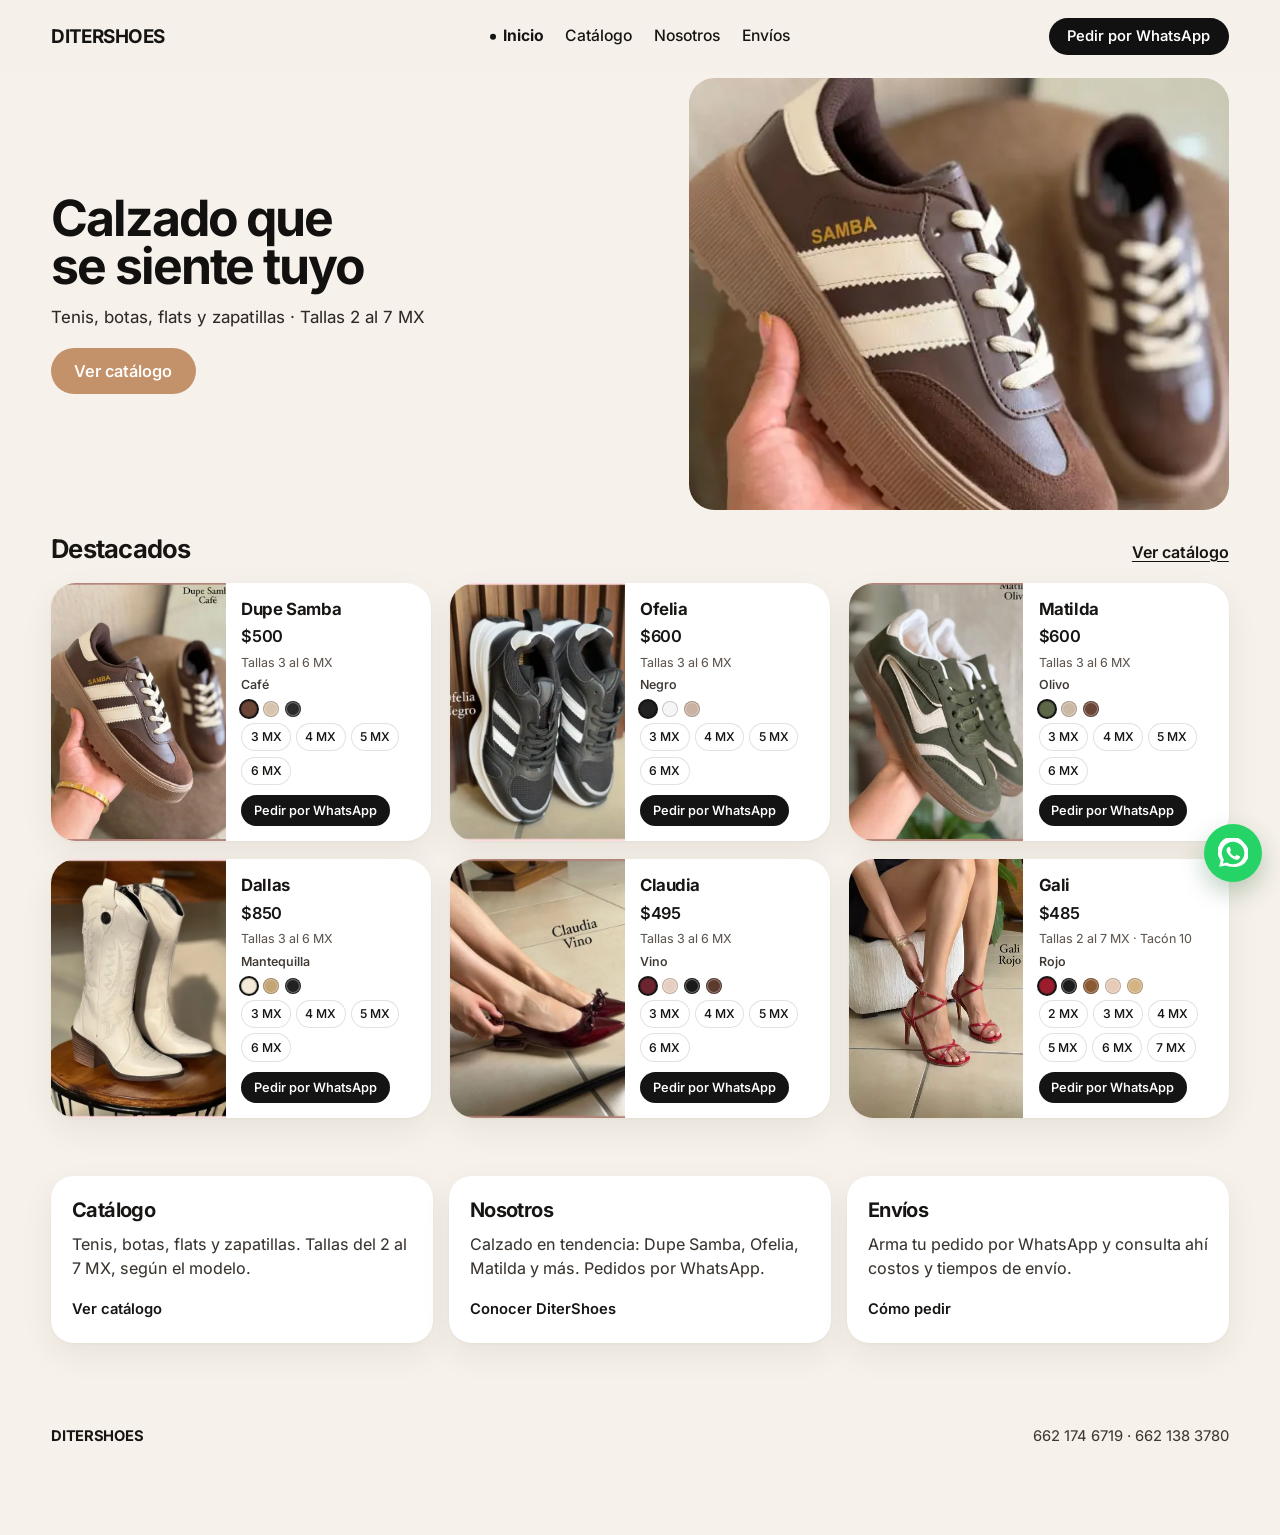
==== commit 1680b392: "Separa el sitio en inicio, catálogo, nosotros y envíos. Quita la opción Ver puesta y deja en el inic" ====
--- a/index.html
+++ b/index.html
@@ -4,7 +4,7 @@
   <meta charset="UTF-8" />
   <meta name="viewport" content="width=device-width, initial-scale=1, viewport-fit=cover" />
   <meta name="format-detection" content="telephone=no" />
-  <title>DiterShoes · Catálogo</title>
+  <title>DiterShoes · Inicio</title>
   <link rel="icon" href="favicon.ico" />
   <link rel="icon" type="image/png" href="favicon.png" />
   <link rel="apple-touch-icon" href="apple-touch-icon.png" />
@@ -37,9 +37,10 @@
   <header class="site-header">
     <a class="brand" href="/">DITERSHOES</a>
     <nav id="site-nav" class="site-nav" aria-label="Principal">
-      <a href="#catalogo">Catálogo</a>
-      <a href="#nosotros">Nosotros</a>
-      <a href="#envios">Envíos</a>
+      <a href="/" aria-current="page">Inicio</a>
+      <a href="/catalogo">Catálogo</a>
+      <a href="/nosotros">Nosotros</a>
+      <a href="/envios">Envíos</a>
       <a class="btn-wa nav-wa" href="https://wa.me/526621746719?text=Hola%2C%20quiero%20hacer%20un%20pedido%20de%20DiterShoes." target="_blank" rel="noopener">Pedir por WhatsApp</a>
     </nav>
     <div class="header-end">
@@ -55,31 +56,37 @@
       <div class="hero-copy">
         <h1 class="hero-title">Calzado que <br class="br-d">se siente tuyo</h1>
         <p class="lede"><span class="lede-cats">Tenis, botas, flats y zapatillas · </span>Tallas 2 al 7 MX</p>
-        <a class="btn-catalog" href="#catalogo">Ver catálogo</a>
+        <a class="btn-catalog" href="/catalogo">Ver catálogo</a>
       </div>
       <div class="hero-photo">
         <img src="images/dupe-samba-cafe.webp" alt="Tenis Dupe Samba café" width="563" height="752" fetchpriority="high" decoding="async" />
       </div>
     </section>
 
-    <section class="catalog" id="catalogo" aria-labelledby="catalogo-title">
-      <h2 id="catalogo-title" class="visually-hidden">Catálogo</h2>
-      <div class="filters-bar">
-        <div class="filters" id="filters"></div>
+    <section class="catalog featured" aria-labelledby="destacados-title">
+      <div class="featured-head">
+        <h2 id="destacados-title">Destacados</h2>
+        <a href="/catalogo">Ver catálogo</a>
       </div>
       <div class="grid" id="grid"></div>
-      <nav class="pager" id="pager" aria-label="Páginas del catálogo" hidden></nav>
     </section>
 
-    <section class="notes">
-      <article class="note reveal" id="nosotros">
+    <section class="paths" aria-label="Secciones">
+      <a class="path" href="/catalogo">
+        <h2>Catálogo</h2>
+        <p>Tenis, botas, flats y zapatillas. Tallas del 2 al 7 MX, según el modelo.</p>
+        <span>Ver catálogo</span>
+      </a>
+      <a class="path" href="/nosotros">
         <h2>Nosotros</h2>
-        <p>En DiterShoes encuentras calzado en tendencia: Dupe Samba, Samba Low, Samba Jane, Ofelia, Matilda, tenis, botas, flats y zapatillas. Hay tallas del 2 al 7 MX, según el modelo. Los pedidos se hacen por WhatsApp.</p>
-      </article>
-      <article class="note reveal" id="envios">
+        <p>Calzado en tendencia: Dupe Samba, Ofelia, Matilda y más. Pedidos por WhatsApp.</p>
+        <span>Conocer DiterShoes</span>
+      </a>
+      <a class="path" href="/envios">
         <h2>Envíos</h2>
-        <p>Los pedidos se hacen por WhatsApp. Escríbenos al <a href="https://wa.me/526621746719?text=Hola%2C%20quiero%20hacer%20un%20pedido%20de%20DiterShoes." target="_blank" rel="noopener">662 174 6719</a> o al <a href="https://wa.me/526621383780?text=Hola%2C%20quiero%20hacer%20un%20pedido%20de%20DiterShoes." target="_blank" rel="noopener">662 138 3780</a> para confirmar modelo, talla y envío.</p>
-      </article>
+        <p>Arma tu pedido por WhatsApp y consulta ahí costos y tiempos de envío.</p>
+        <span>Cómo pedir</span>
+      </a>
     </section>
   </main>
 
--- a/styles.css
+++ b/styles.css
@@ -77,7 +77,7 @@
 .site-nav {
   display: flex;
   align-items: center;
-  gap: 1.85rem;
+  gap: 1.35rem;
 }
 .site-nav a {
   color: var(--ink);
@@ -87,6 +87,21 @@
   transition: opacity 0.2s ease;
 }
 .site-nav a:hover { opacity: 0.55; }
+.site-nav a[aria-current="page"] {
+  font-weight: 700;
+  opacity: 1;
+}
+.site-nav a[aria-current="page"]::before {
+  content: "";
+  display: inline-block;
+  width: 0.38rem;
+  height: 0.38rem;
+  margin-right: 0.4rem;
+  border-radius: 50%;
+  background: #141414;
+  transform: translateY(-0.08em);
+}
+.site-nav a[aria-current="page"]:hover { opacity: 1; }
 .header-end { justify-self: end; display: flex; align-items: center; }
 
 .btn-wa {
@@ -345,17 +360,6 @@
 }
 .order-link:hover { background: #2c2c2c; transform: translateY(-1px); }
 .order-short { display: none; }
-.worn {
-  background: none;
-  border: 0;
-  padding: 0;
-  font: inherit;
-  font-size: 0.78rem;
-  color: var(--muted);
-  text-decoration: underline;
-  text-underline-offset: 0.15em;
-  cursor: pointer;
-}
 .empty-cat {
   grid-column: 1 / -1;
   margin: 1.5rem 0;
@@ -409,6 +413,82 @@
   line-height: 1.6;
 }
 .note a { color: inherit; }
+
+.featured-head {
+  display: flex;
+  justify-content: space-between;
+  align-items: baseline;
+  gap: 1rem;
+  margin: 0.2rem 0 1rem;
+}
+.featured-head h2 {
+  margin: 0;
+  font-size: clamp(1.6rem, 2vw, 2rem);
+  font-weight: 680;
+  letter-spacing: -0.03em;
+}
+.featured-head a {
+  color: var(--ink);
+  font-weight: 600;
+  text-underline-offset: 0.18em;
+}
+.paths {
+  display: grid;
+  grid-template-columns: repeat(3, minmax(0, 1fr));
+  gap: 1rem;
+  padding: 0.4rem var(--gutter) 3.2rem;
+}
+.path {
+  display: flex;
+  flex-direction: column;
+  gap: 0.4rem;
+  background: #fff;
+  color: inherit;
+  text-decoration: none;
+  border-radius: 1.4rem;
+  padding: 1.25rem 1.3rem 1.4rem;
+  box-shadow: var(--shadow);
+  transition: transform 0.25s ease, box-shadow 0.25s ease;
+}
+.path:hover {
+  transform: translateY(-3px);
+  box-shadow: 0 18px 40px rgba(62, 40, 18, 0.1);
+}
+.path h2 {
+  margin: 0;
+  font-size: 1.25rem;
+  font-weight: 680;
+  letter-spacing: -0.03em;
+}
+.path p { margin: 0; color: #3a342f; line-height: 1.5; }
+.path span { margin-top: auto; padding-top: 0.8rem; font-weight: 600; font-size: 0.92rem; }
+
+.page {
+  max-width: 42rem;
+  margin: 0 auto;
+  padding: 1.6rem var(--gutter) 4rem;
+}
+.page h1 {
+  margin: 0 0 1rem;
+  font-size: clamp(2.3rem, 4vw, 3.4rem);
+  font-weight: 700;
+  letter-spacing: -0.042em;
+  line-height: 1.02;
+}
+.page h2 {
+  margin: 1.6rem 0 0.45rem;
+  font-size: 1.25rem;
+  font-weight: 680;
+  letter-spacing: -0.03em;
+}
+.page p {
+  margin: 0 0 0.9rem;
+  color: #3a342f;
+  line-height: 1.65;
+  font-size: 1.05rem;
+}
+.page a:not(.btn-catalog) { color: inherit; }
+.page .btn-catalog { margin-top: 0.4rem; }
 .reveal {
   opacity: 0;
   transform: translateY(12px);
@@ -562,6 +642,7 @@
     transform: scale(1.05);
   }
   .notes { grid-template-columns: 1fr; gap: 1.75rem; padding-top: 0.5rem; }
+  .paths { grid-template-columns: 1fr; padding-bottom: 2.4rem; }
 }
 
 @media (max-width: 720px) {
@@ -601,7 +682,7 @@
     transform: none;
     transition: none;
   }
-  .card.is-in:hover, .btn-wa:hover, .btn-catalog:hover, .wa-float:hover, .filters button:hover {
+  .card.is-in:hover, .btn-wa:hover, .btn-catalog:hover, .wa-float:hover, .filters button:hover, .path:hover {
     transform: none;
   }
 }
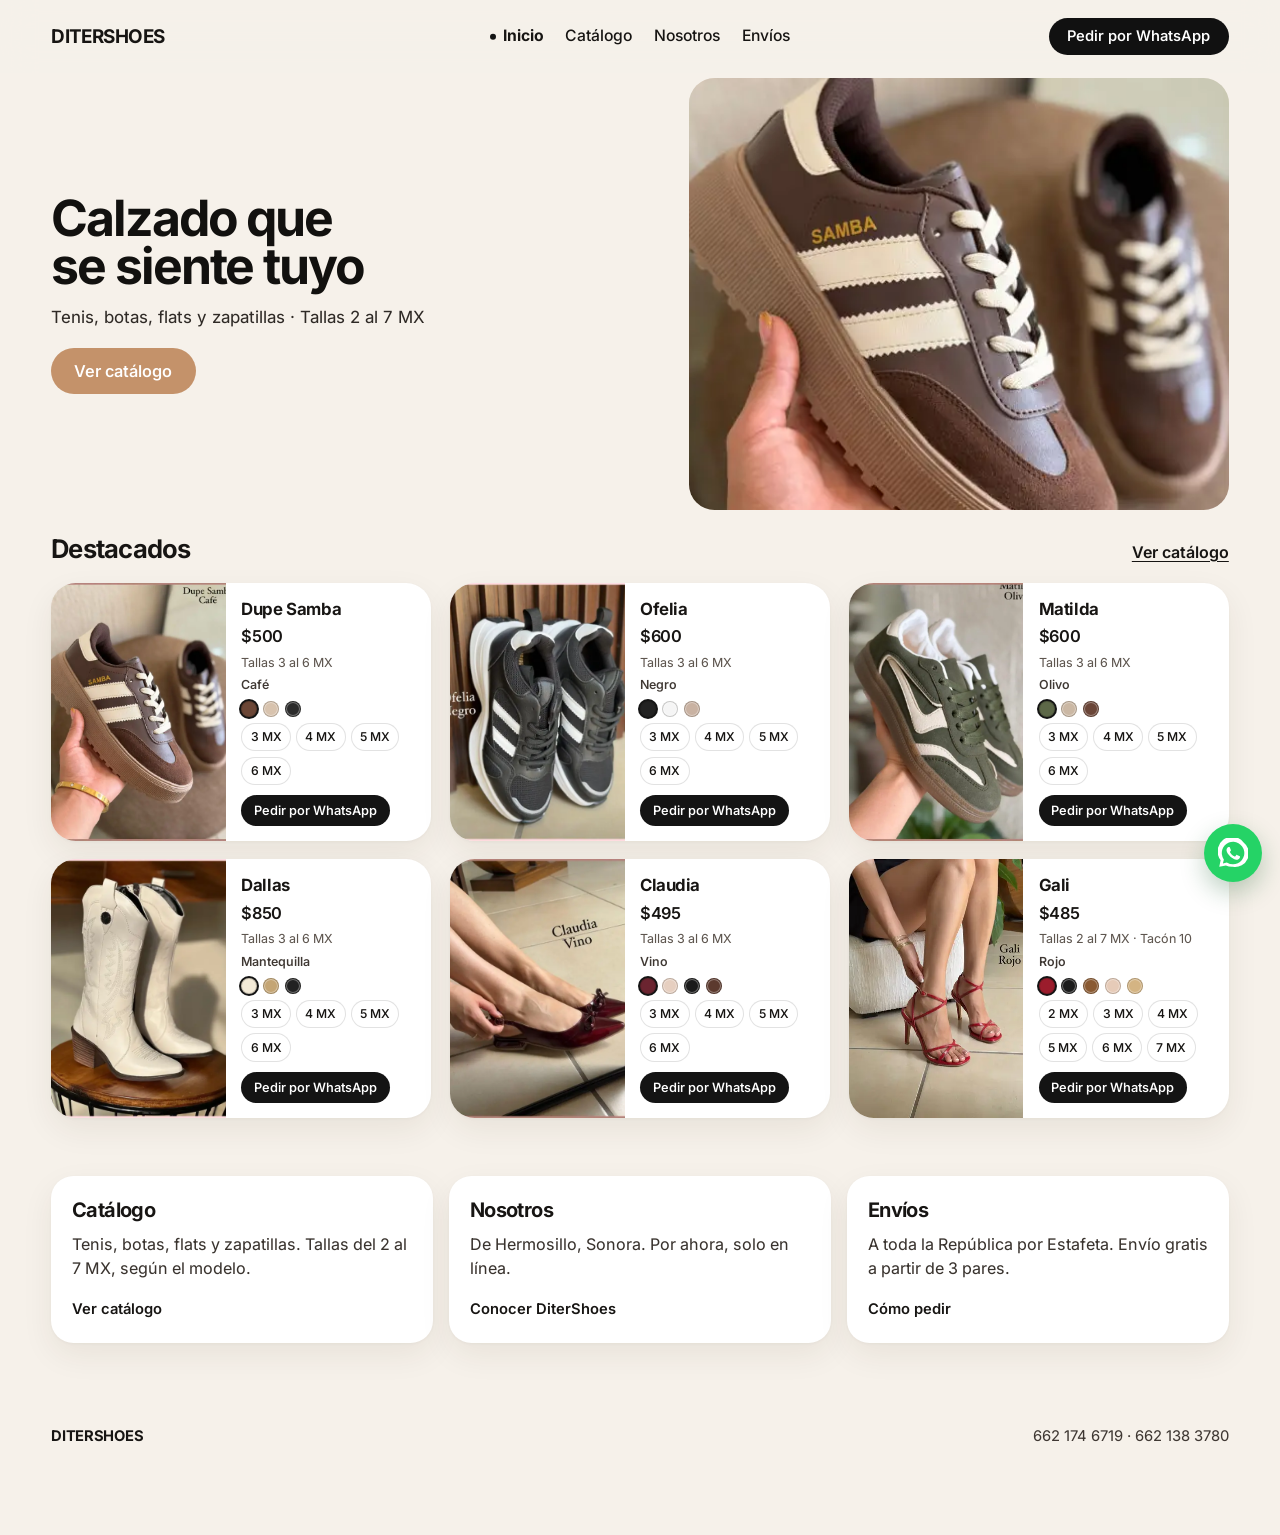
==== commit 3fa27d3f: "Completa Nosotros y Envíos con los datos de Hermosillo y Estafeta. Incluye el anticipo del 50%, el e" ====
--- a/index.html
+++ b/index.html
@@ -79,12 +79,12 @@
       </a>
       <a class="path" href="/nosotros">
         <h2>Nosotros</h2>
-        <p>Calzado en tendencia: Dupe Samba, Ofelia, Matilda y más. Pedidos por WhatsApp.</p>
+        <p>De Hermosillo, Sonora. Por ahora, solo en línea.</p>
         <span>Conocer DiterShoes</span>
       </a>
       <a class="path" href="/envios">
         <h2>Envíos</h2>
-        <p>Arma tu pedido por WhatsApp y consulta ahí costos y tiempos de envío.</p>
+        <p>A toda la República por Estafeta. Envío gratis a partir de 3 pares.</p>
         <span>Cómo pedir</span>
       </a>
     </section>
--- a/styles.css
+++ b/styles.css
@@ -488,7 +488,51 @@
   font-size: 1.05rem;
 }
 .page a:not(.btn-catalog) { color: inherit; }
-.page .btn-catalog { margin-top: 0.4rem; }
+.page .btn-catalog,
+.page .btn-wa { margin-top: 0.6rem; }
+.stat {
+  display: inline-flex;
+  flex-direction: column;
+  gap: 0.2rem;
+  background: #fff;
+  border-radius: 1.35rem;
+  padding: 1.15rem 1.35rem 1.2rem;
+  margin: 0.2rem 0 1.35rem;
+  box-shadow: var(--shadow);
+}
+.stat strong {
+  font-size: 2.15rem;
+  font-weight: 700;
+  letter-spacing: -0.045em;
+  line-height: 1;
+}
+.stat span { color: #5e564f; font-size: 0.95rem; }
+.facts {
+  display: grid;
+  gap: 0.7rem;
+  margin: 0.3rem 0 0.2rem;
+}
+.fact {
+  background: #fff;
+  border-radius: 1.15rem;
+  padding: 1rem 1.15rem 1.05rem;
+  box-shadow: var(--shadow);
+}
+.fact h2 { margin: 0 0 0.3rem; font-size: 1.05rem; }
+.fact p { margin: 0; }
+.faq { margin-top: 0.35rem; }
+.faq details {
+  background: #fff;
+  border-radius: 1rem;
+  padding: 0.85rem 1.05rem;
+  margin: 0 0 0.55rem;
+  box-shadow: var(--shadow);
+}
+.faq summary {
+  cursor: pointer;
+  font-weight: 650;
+}
+.faq details p { margin: 0.55rem 0 0; }
 .reveal {
   opacity: 0;
   transform: translateY(12px);
@@ -643,6 +687,7 @@
   }
   .notes { grid-template-columns: 1fr; gap: 1.75rem; padding-top: 0.5rem; }
   .paths { grid-template-columns: 1fr; padding-bottom: 2.4rem; }
+  .page .btn-wa { width: 100%; }
 }
 
 @media (max-width: 720px) {
@@ -672,7 +717,10 @@
   .pager button { flex: 0 0 auto; min-width: 2.35rem; height: 2.35rem; padding: 0; }
   .pager .pager-step { min-width: 2.6rem; font-size: 1.25rem; }
   .wa-float { width: 54px; height: 54px; right: 0.9rem; }
-  footer { padding-bottom: calc(5rem + env(safe-area-inset-bottom)); }
+  footer {
+    padding-right: 5.4rem;
+    padding-bottom: calc(5rem + env(safe-area-inset-bottom));
+  }
 }
 
 @media (prefers-reduced-motion: reduce) {
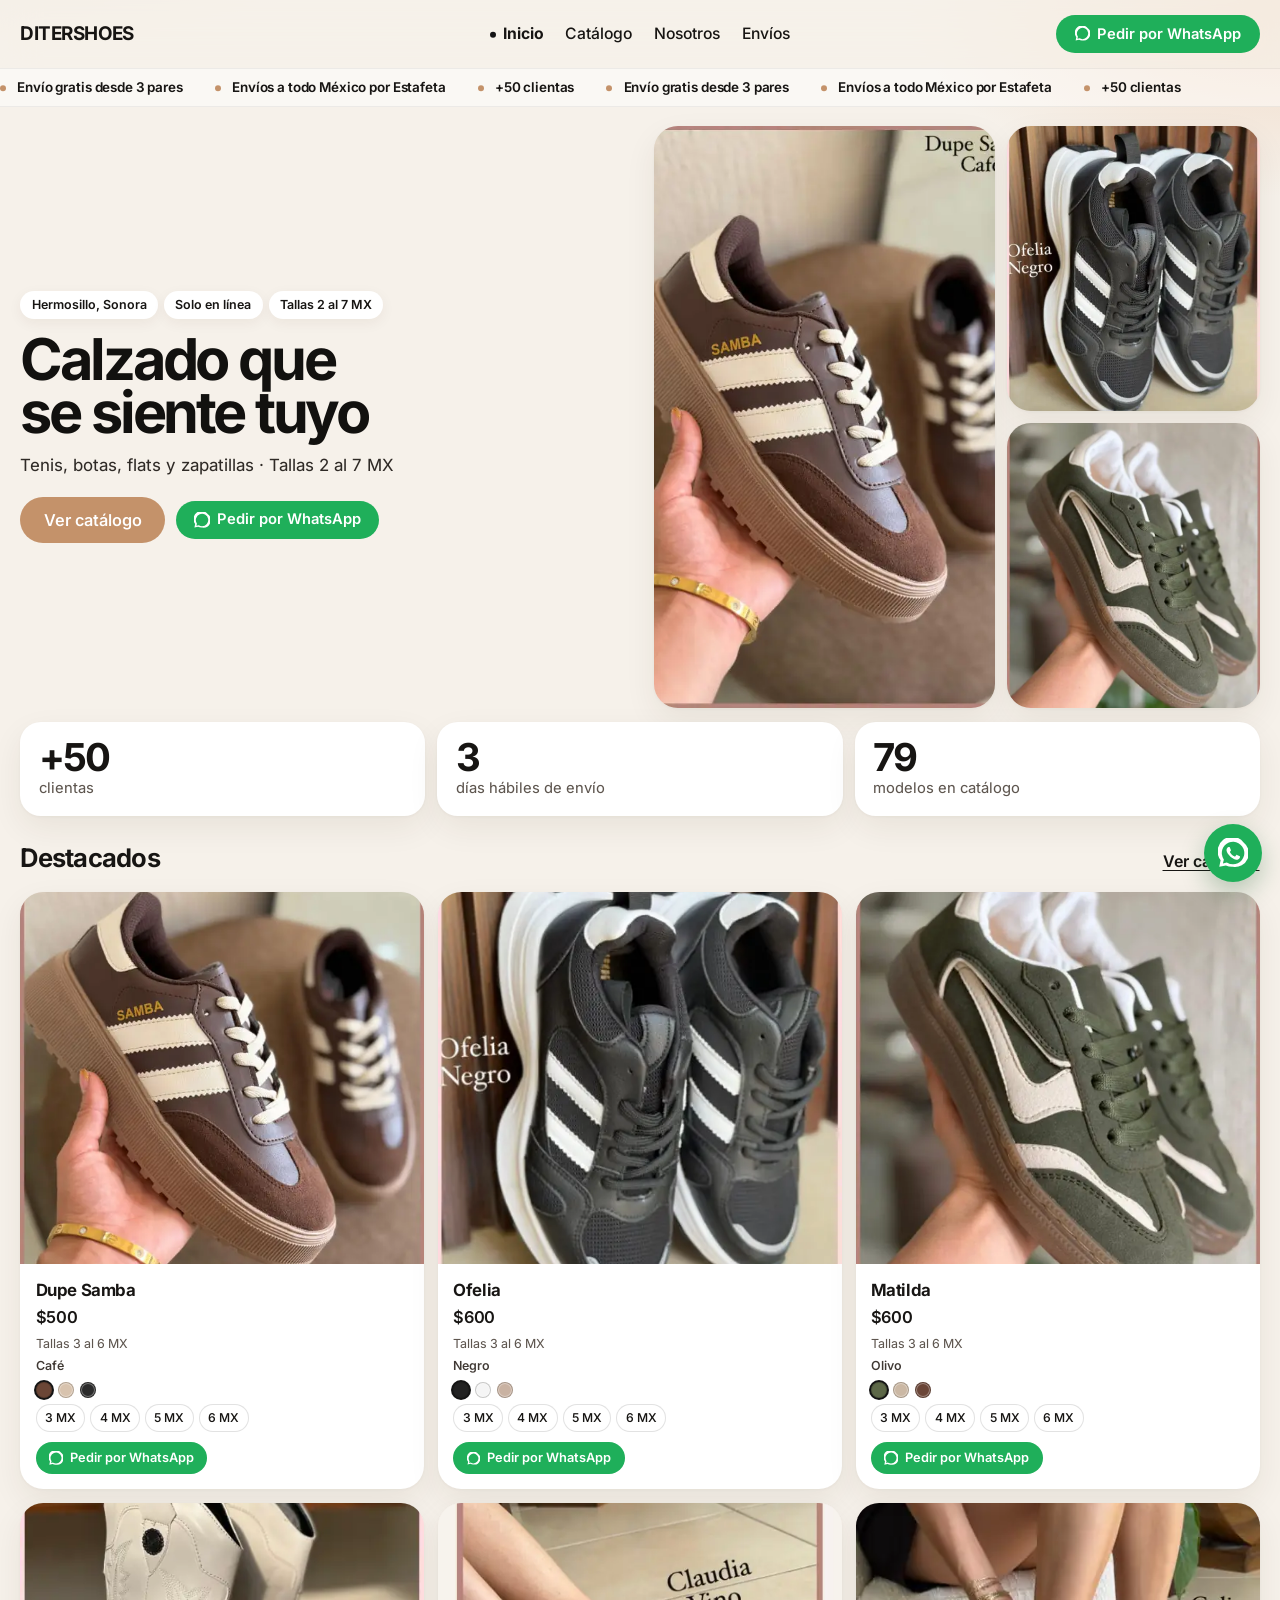
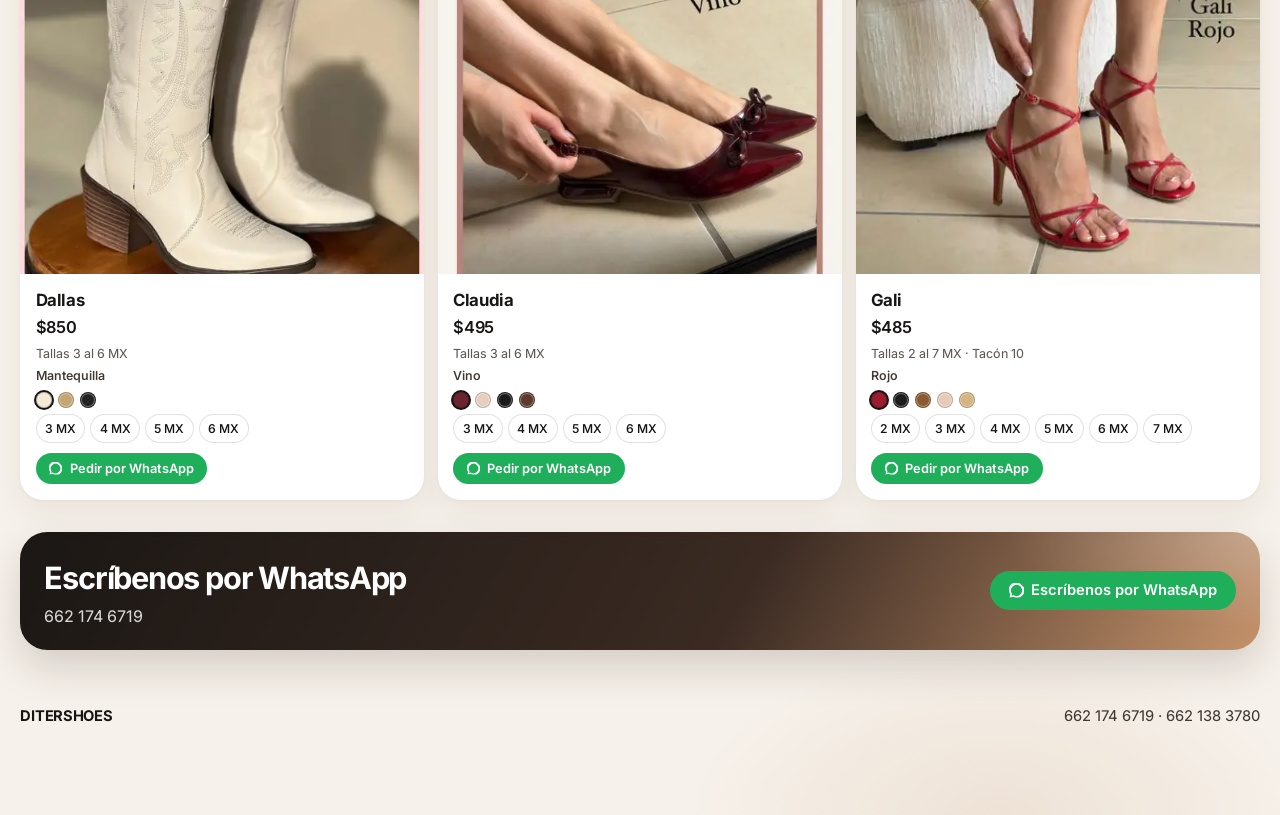
==== commit 73df5b77: "Da más presencia al sitio y deja el acordeón de envíos en una sola respuesta. El hero queda en dos c" ====
--- a/index.html
+++ b/index.html
@@ -50,17 +50,40 @@
       </button>
     </div>
   </header>
+  <p class="visually-hidden">Envío gratis desde 3 pares. Envíos a todo México por Estafeta. Más de 50 clientas.</p>
+  <div class="marquee" aria-hidden="true">
+    <div class="marquee-track">
+      <span>Envío gratis desde 3 pares</span><span>Envíos a todo México por Estafeta</span><span>+50 clientas</span>
+      <span>Envío gratis desde 3 pares</span><span>Envíos a todo México por Estafeta</span><span>+50 clientas</span>
+    </div>
+  </div>
 
   <main>
     <section class="hero">
       <div class="hero-copy">
+        <div class="badges">
+          <span class="badge">Hermosillo, Sonora</span>
+          <span class="badge">Solo en línea</span>
+          <span class="badge">Tallas 2 al 7 MX</span>
+        </div>
         <h1 class="hero-title">Calzado que <br class="br-d">se siente tuyo</h1>
         <p class="lede"><span class="lede-cats">Tenis, botas, flats y zapatillas · </span>Tallas 2 al 7 MX</p>
-        <a class="btn-catalog" href="/catalogo">Ver catálogo</a>
+        <div class="hero-actions">
+          <a class="btn-catalog" href="/catalogo">Ver catálogo</a>
+          <a class="btn-wa" href="https://wa.me/526621746719?text=Hola%2C%20quiero%20hacer%20un%20pedido%20de%20DiterShoes." target="_blank" rel="noopener">Pedir por WhatsApp</a>
+        </div>
       </div>
-      <div class="hero-photo">
-        <img src="images/dupe-samba-cafe.webp" alt="Tenis Dupe Samba café" width="563" height="752" fetchpriority="high" decoding="async" />
+      <div class="hero-collage">
+        <figure><img src="images/dupe-samba-cafe.webp" alt="Tenis Dupe Samba café" width="563" height="752" fetchpriority="high" decoding="async" /></figure>
+        <figure><img src="images/ofelia-negro.webp" alt="Ofelia negro" width="800" height="1000" decoding="async" /></figure>
+        <figure><img src="images/matilda-olivo.webp" alt="Matilda olivo" width="800" height="1000" decoding="async" /></figure>
       </div>
+    </section>
+
+    <section class="metrics" aria-label="Cifras">
+      <article><strong data-count="50" data-prefix="+">0</strong><span>clientas</span></article>
+      <article><strong data-count="3">0</strong><span>días hábiles de envío</span></article>
+      <article><strong data-count="models">0</strong><span>modelos en catálogo</span></article>
     </section>
 
     <section class="catalog featured" aria-labelledby="destacados-title">
@@ -71,22 +94,12 @@
       <div class="grid" id="grid"></div>
     </section>
 
-    <section class="paths" aria-label="Secciones">
-      <a class="path" href="/catalogo">
-        <h2>Catálogo</h2>
-        <p>Tenis, botas, flats y zapatillas. Tallas del 2 al 7 MX, según el modelo.</p>
-        <span>Ver catálogo</span>
-      </a>
-      <a class="path" href="/nosotros">
-        <h2>Nosotros</h2>
-        <p>De Hermosillo, Sonora. Por ahora, solo en línea.</p>
-        <span>Conocer DiterShoes</span>
-      </a>
-      <a class="path" href="/envios">
-        <h2>Envíos</h2>
-        <p>A toda la República por Estafeta. Envío gratis a partir de 3 pares.</p>
-        <span>Cómo pedir</span>
-      </a>
+    <section class="band">
+      <div>
+        <h2>Escríbenos por WhatsApp</h2>
+        <p>662 174 6719</p>
+      </div>
+      <a class="btn-wa" href="https://wa.me/526621746719?text=Hola%2C%20quiero%20hacer%20un%20pedido%20de%20DiterShoes." target="_blank" rel="noopener">Escríbenos por WhatsApp</a>
     </section>
   </main>
 
--- a/styles.css
+++ b/styles.css
@@ -7,8 +7,11 @@
   --camel: #c4926a;
   --camel-deep: #b5835c;
   --camel-mobile: #b58763;
-  --header-h: 4.55rem;
-  --gutter: clamp(1.15rem, 4vw, 4.25rem);
+  --wa: #1faf5a;
+  --wa-deep: #128c7e;
+  --header-h: 4.25rem;
+  --gutter: clamp(0.9rem, 1.6vw, 1.5rem);
+  --shell: 1360px;
   --shadow: 0 12px 32px rgba(62, 40, 18, 0.07), 0 1px 3px rgba(62, 40, 18, 0.04);
 }
 
@@ -29,7 +32,11 @@
   margin: 0;
   font-family: Inter, system-ui, sans-serif;
   color: var(--ink);
-  background: var(--cream);
+  background:
+    radial-gradient(820px 380px at 0% -8%, rgba(196, 146, 106, 0.34), transparent 62%),
+    radial-gradient(640px 340px at 100% 0%, rgba(232, 184, 148, 0.42), transparent 58%),
+    radial-gradient(520px 280px at 78% 100%, rgba(196, 146, 106, 0.16), transparent 60%),
+    var(--cream);
   font-weight: 430;
   line-height: 1.45;
 }
@@ -62,9 +69,14 @@
   grid-template-columns: 1fr auto 1fr;
   align-items: center;
   height: var(--header-h);
-  padding: 0 var(--gutter);
-  background: rgba(246, 241, 234, 0.9);
-  backdrop-filter: blur(16px);
+  padding: 0 max(var(--gutter), calc((100% - var(--shell)) / 2));
+  background: rgba(246, 241, 234, 0.72);
+  backdrop-filter: blur(18px) saturate(1.3);
+  transition: background 0.25s ease, box-shadow 0.25s ease;
+}
+.site-header.is-scrolled {
+  background: rgba(246, 241, 234, 0.62);
+  box-shadow: 0 10px 30px rgba(40, 24, 12, 0.08);
 }
 .brand {
   justify-self: start;
@@ -104,21 +116,36 @@
 .site-nav a[aria-current="page"]:hover { opacity: 1; }
 .header-end { justify-self: end; display: flex; align-items: center; }
 
-.btn-wa {
+.btn-wa,
+.order-link {
   display: inline-flex;
   align-items: center;
   justify-content: center;
-  background: #111;
+  gap: 0.45rem;
+  background: var(--wa);
   color: #fff;
   text-decoration: none;
   border-radius: 999px;
   padding: 0.72rem 1.15rem;
   font-size: 0.92rem;
-  font-weight: 560;
+  font-weight: 600;
   line-height: 1;
-  transition: transform 0.25s ease, background 0.25s ease;
-}
-.btn-wa:hover { background: #2a2a2a; transform: translateY(-1px); }
+  transition: transform 0.25s ease, background 0.25s ease, box-shadow 0.25s ease;
+}
+.btn-wa::before,
+.order-link::before {
+  content: "";
+  width: 1.05em;
+  height: 1.05em;
+  flex: 0 0 auto;
+  background: currentColor;
+  -webkit-mask: url("data:image/svg+xml,%3Csvg xmlns='http://www.w3.org/2000/svg' viewBox='0 0 24 24'%3E%3Cpath fill='black' d='M20.5 3.5A11 11 0 0 0 2.1 17.8L1 23l5.3-1.1A11 11 0 0 0 12 23a11 11 0 0 0 8.5-19.5zM12 21a9 9 0 0 1-4.6-1.3l-.3-.2-3.2.8.8-3.1-.2-.3A9 9 0 1 1 12 21z'/%3E%3C/svg%3E") center / contain no-repeat;
+  mask: url("data:image/svg+xml,%3Csvg xmlns='http://www.w3.org/2000/svg' viewBox='0 0 24 24'%3E%3Cpath fill='black' d='M20.5 3.5A11 11 0 0 0 2.1 17.8L1 23l5.3-1.1A11 11 0 0 0 12 23a11 11 0 0 0 8.5-19.5zM12 21a9 9 0 0 1-4.6-1.3l-.3-.2-3.2.8.8-3.1-.2-.3A9 9 0 1 1 12 21z'/%3E%3C/svg%3E") center / contain no-repeat;
+}
+.btn-wa:hover,
+.order-link:hover { background: var(--wa-deep); color: #fff; transform: translateY(-2px); box-shadow: 0 10px 22px rgba(18, 90, 60, 0.28); }
+.btn-wa:active,
+.order-link:active { transform: translateY(0) scale(0.98); }
 .site-nav .nav-wa { display: none; color: #fff; }
 
 .menu-toggle {
@@ -150,20 +177,36 @@
 
 .hero {
   display: grid;
-  grid-template-columns: minmax(0, 0.9fr) minmax(0, 1.1fr);
+  grid-template-columns: 1fr 1fr;
   align-items: center;
-  gap: clamp(1rem, 2.5vw, 2.5rem);
-  padding: 0.35rem var(--gutter) 1rem;
-}
-.hero-copy { max-width: 36rem; }
+  gap: 1.75rem;
+  width: min(var(--shell), calc(100% - 2 * var(--gutter)));
+  margin: 0 auto;
+  padding: 0.85rem 0 0.5rem;
+}
+.hero-copy { width: 100%; max-width: none; }
 .hero-title {
   margin: 0;
   font-weight: 700;
-  font-size: clamp(2.7rem, 3.9vw, 4.05rem);
-  line-height: 0.96;
-  letter-spacing: -0.042em;
+  font-size: clamp(3.35rem, 4.5vw, 5.35rem);
+  line-height: 0.92;
+  letter-spacing: -0.055em;
   color: #12110f;
 }
+.hero-actions { display: flex; flex-wrap: wrap; align-items: center; gap: 0.7rem; }
+.badges { display: flex; flex-wrap: wrap; gap: 0.4rem; margin: 0 0 0.85rem; }
+.badge {
+  display: inline-flex;
+  align-items: center;
+  gap: 0.35rem;
+  background: #fff;
+  border-radius: 999px;
+  padding: 0.32rem 0.7rem;
+  font-size: 0.78rem;
+  font-weight: 600;
+  box-shadow: 0 4px 14px rgba(62, 40, 18, 0.06);
+}
+.badge svg { width: 14px; height: 14px; }
 .lede {
   margin: 0.9rem 0 1.2rem;
   font-size: 1.05rem;
@@ -184,35 +227,48 @@
   line-height: 1;
   transition: background 0.25s ease, transform 0.25s ease;
 }
-.btn-catalog:hover { background: var(--camel-deep); transform: translateY(-1px); }
-
-.hero-photo {
-  aspect-ratio: 5 / 4;
-  width: min(100%, 540px);
-  border-radius: 1.6rem;
+.btn-catalog:hover { background: var(--camel-deep); transform: translateY(-2px); box-shadow: 0 12px 24px rgba(180, 112, 72, 0.28); }
+.btn-catalog:active, .order-link:active, .sizes button:active, .filters button:active { transform: translateY(0) scale(0.97); }
+
+.hero-collage {
+  display: grid;
+  width: 100%;
+  grid-template-columns: 1.35fr 1fr;
+  grid-template-rows: 1fr 1fr;
+  gap: 0.7rem;
+  aspect-ratio: 1 / 0.96;
+  min-height: 0;
+  align-self: center;
+}
+.hero-collage figure {
+  margin: 0;
+  border-radius: 1.5rem;
   overflow: hidden;
   background: #efe4d8;
-  justify-self: end;
-}
-.hero-photo img {
+  box-shadow: var(--shadow);
+}
+.hero-collage figure:first-child { grid-row: 1 / span 2; }
+.hero-collage img {
   width: 100%;
   height: 100%;
   object-fit: cover;
-  object-position: 52% 40%;
-  transform: scale(1.05);
   display: block;
-}
+  transition: transform 0.55s ease;
+}
+.hero-collage figure:hover img { transform: scale(1.05); }
 
 .catalog {
-  padding: 0 var(--gutter) 3.25rem;
+  width: min(var(--shell), calc(100% - 2 * var(--gutter)));
+  margin: 0 auto;
+  padding: 0.35rem 0 1.6rem;
   scroll-margin-top: var(--header-h);
 }
 .filters-bar {
   position: sticky;
   top: var(--header-h);
   z-index: 20;
-  margin-inline: calc(var(--gutter) * -1);
-  padding: 0.7rem 0 0.85rem;
+  margin-inline: 0;
+  padding: 0.45rem 0 0.7rem;
   background: rgba(246, 241, 234, 0.92);
   backdrop-filter: blur(14px);
 }
@@ -222,8 +278,8 @@
   overflow-x: auto;
   overscroll-behavior-x: contain;
   scrollbar-width: none;
-  padding: 0.15rem var(--gutter) 0.2rem;
-  scroll-padding-inline: var(--gutter);
+  padding: 0.15rem 0 0.2rem;
+  scroll-padding-inline: 0;
 }
 .filters::-webkit-scrollbar { display: none; }
 .filters button {
@@ -247,30 +303,34 @@
 .grid {
   margin-top: 0.35rem;
   display: grid;
-  grid-template-columns: repeat(3, minmax(0, 1fr));
-  gap: 1.15rem;
-}
+  grid-template-columns: repeat(4, minmax(0, 1fr));
+  gap: 0.85rem;
+}
+.featured .grid { grid-template-columns: repeat(3, minmax(0, 1fr)); }
 .card {
   background: var(--card);
-  border-radius: 1.55rem;
+  border-radius: 1.45rem;
   box-shadow: var(--shadow);
   display: flex;
-  flex-direction: row;
+  flex-direction: column;
   overflow: hidden;
-  min-height: 252px;
+  min-height: 0;
   opacity: 0;
-  transform: translateY(14px);
-  transition: opacity 0.6s ease, transform 0.6s ease, box-shadow 0.35s ease;
+  transform: translateY(16px);
+  transition: opacity 0.55s ease, transform 0.55s ease, box-shadow 0.35s ease;
+  transition-delay: var(--d, 0ms);
 }
 .card.is-in { opacity: 1; transform: none; }
 .card.is-in:hover {
-  transform: translateY(-4px);
-  box-shadow: 0 18px 40px rgba(62, 40, 18, 0.1);
+  transform: translateY(-6px);
+  box-shadow: 0 20px 42px rgba(62, 40, 18, 0.14);
 }
 .card-photo {
   position: relative;
-  flex: 0 0 46%;
+  flex: none;
+  aspect-ratio: 1 / 0.92;
   background: #efe6dc;
+  overflow: hidden;
 }
 .card-photo img {
   position: absolute;
@@ -279,7 +339,9 @@
   height: 100%;
   object-fit: cover;
   cursor: zoom-in;
-}
+  transition: transform 0.5s ease;
+}
+.card:hover .card-photo img { transform: scale(1.06); }
 .card-body {
   padding: 1rem 1rem 0.95rem 0.95rem;
   display: flex;
@@ -317,7 +379,9 @@
   padding: 0;
   cursor: pointer;
   box-shadow: inset 0 0 0 1px rgba(255, 255, 255, 0.35);
-}
+  transition: transform 0.2s ease, box-shadow 0.2s ease;
+}
+.swatches button:hover { transform: scale(1.18); }
 .swatches button.active { box-shadow: 0 0 0 2px #141414; }
 .sizes { display: flex; flex-wrap: wrap; gap: 0.32rem; }
 .sizes button {
@@ -330,7 +394,7 @@
   border-radius: 999px;
   padding: 0.28rem 0.52rem;
   cursor: pointer;
-  transition: background 0.2s ease, color 0.2s ease, border-color 0.2s ease;
+  transition: background 0.2s ease, color 0.2s ease, border-color 0.2s ease, transform 0.2s ease;
 }
 .sizes button:hover { border-color: rgba(23, 21, 19, 0.35); }
 .sizes button.active { background: #141414; color: #fff; border-color: #141414; }
@@ -344,21 +408,12 @@
   padding-top: 0.25rem;
 }
 .order-link {
-  display: inline-flex;
-  align-items: center;
-  justify-content: center;
-  background: #141414;
-  color: #fff;
-  text-decoration: none;
-  border-radius: 999px;
-  padding: 0.48rem 0.8rem;
+  padding: 0.5rem 0.85rem;
   font-size: 0.8rem;
-  font-weight: 560;
+  font-weight: 600;
   line-height: 1.2;
   text-align: center;
-  transition: background 0.2s ease, transform 0.2s ease;
-}
-.order-link:hover { background: #2c2c2c; transform: translateY(-1px); }
+}
 .order-short { display: none; }
 .empty-cat {
   grid-column: 1 / -1;
@@ -435,8 +490,10 @@
 .paths {
   display: grid;
   grid-template-columns: repeat(3, minmax(0, 1fr));
-  gap: 1rem;
-  padding: 0.4rem var(--gutter) 3.2rem;
+  gap: 0.85rem;
+  width: min(var(--shell), calc(100% - 2 * var(--gutter)));
+  margin: 0 auto;
+  padding: 0.2rem 0 1.4rem;
 }
 .path {
   display: flex;
@@ -464,9 +521,10 @@
 .path span { margin-top: auto; padding-top: 0.8rem; font-weight: 600; font-size: 0.92rem; }
 
 .page {
-  max-width: 42rem;
+  width: min(var(--shell), calc(100% - 2 * var(--gutter)));
+  max-width: none;
   margin: 0 auto;
-  padding: 1.6rem var(--gutter) 4rem;
+  padding: 1rem 0 1.4rem;
 }
 .page h1 {
   margin: 0 0 1rem;
@@ -487,7 +545,7 @@
   line-height: 1.65;
   font-size: 1.05rem;
 }
-.page a:not(.btn-catalog) { color: inherit; }
+.page a:not(.btn-catalog):not(.btn-wa) { color: inherit; }
 .page .btn-catalog,
 .page .btn-wa { margin-top: 0.6rem; }
 .stat {
@@ -533,6 +591,117 @@
   font-weight: 650;
 }
 .faq details p { margin: 0.55rem 0 0; }
+.faq details > .faq-body {
+  display: block !important;
+  height: 0;
+  overflow: hidden;
+  transition: height 0.35s ease;
+}
+.faq-body > p { margin: 0; padding-top: 0.55rem; }
+
+.marquee {
+  overflow: hidden;
+  border-block: 1px solid rgba(23, 21, 19, 0.06);
+  background: rgba(255, 255, 255, 0.45);
+  margin-bottom: 0.35rem;
+}
+.marquee-track {
+  display: flex;
+  gap: 2rem;
+  width: max-content;
+  padding: 0.55rem 0;
+  animation: ticker 28s linear infinite;
+}
+.marquee span {
+  font-size: 0.84rem;
+  font-weight: 620;
+  letter-spacing: -0.01em;
+  white-space: nowrap;
+}
+.marquee span::before {
+  content: "";
+  display: inline-block;
+  width: 0.38rem;
+  height: 0.38rem;
+  margin-right: 0.7rem;
+  border-radius: 50%;
+  background: var(--camel);
+  transform: translateY(-0.05em);
+}
+@keyframes ticker {
+  from { transform: translateX(0); }
+  to { transform: translateX(-50%); }
+}
+
+.metrics {
+  display: grid;
+  grid-template-columns: repeat(3, minmax(0, 1fr));
+  gap: 0.75rem;
+  width: min(var(--shell), calc(100% - 2 * var(--gutter)));
+  margin: 0.4rem auto 0.9rem;
+}
+.metrics article, .bento .stat {
+  background: #fff;
+  border-radius: 1.3rem;
+  padding: 1rem 1.15rem;
+  box-shadow: var(--shadow);
+}
+.metrics strong, .bento .stat strong {
+  display: block;
+  font-size: clamp(2rem, 3vw, 2.8rem);
+  letter-spacing: -0.05em;
+  line-height: 1;
+}
+.metrics span, .bento .stat span { color: #5e564f; font-size: 0.92rem; }
+
+.bento {
+  display: grid;
+  grid-template-columns: 1.35fr 1fr 1fr;
+  gap: 0.75rem;
+  align-items: stretch;
+}
+.bento-intro {
+  grid-row: span 2;
+  background:
+    linear-gradient(160deg, rgba(255, 255, 255, 0.92), rgba(255, 248, 241, 0.88)),
+    #fff;
+  border-radius: 1.5rem;
+  padding: 1.35rem 1.4rem;
+  box-shadow: var(--shadow);
+}
+.bento-intro h1 { margin-bottom: 0.7rem; }
+.bento .fact h2, .bento .stat { margin-top: 0; }
+.bento .wide { grid-column: 1 / -1; }
+.icon {
+  width: 1.35rem;
+  height: 1.35rem;
+  margin-bottom: 0.45rem;
+  color: var(--camel-deep);
+}
+
+.band {
+  width: min(var(--shell), calc(100% - 2 * var(--gutter)));
+  margin: 0.4rem auto 1.5rem;
+  padding: 1.35rem 1.5rem;
+  border-radius: 1.7rem;
+  background:
+    radial-gradient(420px 160px at 100% 0%, rgba(255, 255, 255, 0.28), transparent 60%),
+    linear-gradient(120deg, #1b1714, #3a2a22 58%, #c4926a);
+  color: #fff;
+  display: flex;
+  justify-content: space-between;
+  align-items: center;
+  gap: 1rem;
+  box-shadow: 0 18px 40px rgba(40, 24, 12, 0.16);
+}
+.band h2 {
+  margin: 0.2rem 0 0.25rem;
+  font-size: clamp(1.6rem, 2.4vw, 2.2rem);
+  letter-spacing: -0.04em;
+}
+.band p { margin: 0; color: rgba(255, 255, 255, 0.82); }
+.band .btn-wa,
+.band .btn-wa:hover { color: #fff; }
 .reveal {
   opacity: 0;
   transform: translateY(12px);
@@ -565,7 +734,7 @@
   width: 58px;
   height: 58px;
   border-radius: 50%;
-  background: #25d366;
+  background: var(--wa);
   color: #fff;
   display: grid;
   place-items: center;
@@ -617,8 +786,13 @@
   color: var(--ink);
 }
 
-@media (max-width: 1100px) {
-  .grid { grid-template-columns: 1fr 1fr; }
+@media (max-width: 1279px) {
+  .grid, .featured .grid { grid-template-columns: repeat(3, minmax(0, 1fr)); }
+}
+@media (max-width: 980px) {
+  .grid, .featured .grid { grid-template-columns: 1fr 1fr; }
+  .bento { grid-template-columns: 1fr 1fr; }
+  .bento-intro { grid-row: auto; grid-column: 1 / -1; }
 }
 
 @media (max-width: 860px) {
@@ -674,17 +848,13 @@
     padding: 0.98rem 1rem;
   }
   .btn-catalog:hover { background: #a67958; }
-  .hero-photo {
-    margin-top: 1.05rem;
-    aspect-ratio: 5 / 4.15;
-    max-height: 320px;
-    border-radius: 1.25rem;
-    justify-self: stretch;
-  }
-  .hero-photo img {
-    object-position: 50% 46%;
-    transform: scale(1.05);
-  }
+  .hero-collage {
+    min-height: 280px;
+    margin-top: 1rem;
+  }
+  .metrics, .band { grid-template-columns: 1fr; }
+  .band { flex-direction: column; align-items: flex-start; }
+  .bento { grid-template-columns: 1fr; }
   .notes { grid-template-columns: 1fr; gap: 1.75rem; padding-top: 0.5rem; }
   .paths { grid-template-columns: 1fr; padding-bottom: 2.4rem; }
   .page .btn-wa { width: 100%; }
@@ -730,7 +900,8 @@
     transform: none;
     transition: none;
   }
-  .card.is-in:hover, .btn-wa:hover, .btn-catalog:hover, .wa-float:hover, .filters button:hover, .path:hover {
+  .card.is-in:hover, .btn-wa:hover, .btn-catalog:hover, .wa-float:hover, .filters button:hover, .path:hover, .hero-collage figure:hover img, .card:hover .card-photo img {
     transform: none;
   }
-}
+  .marquee-track, .faq details > .faq-body { animation: none; transition: none; }
+}
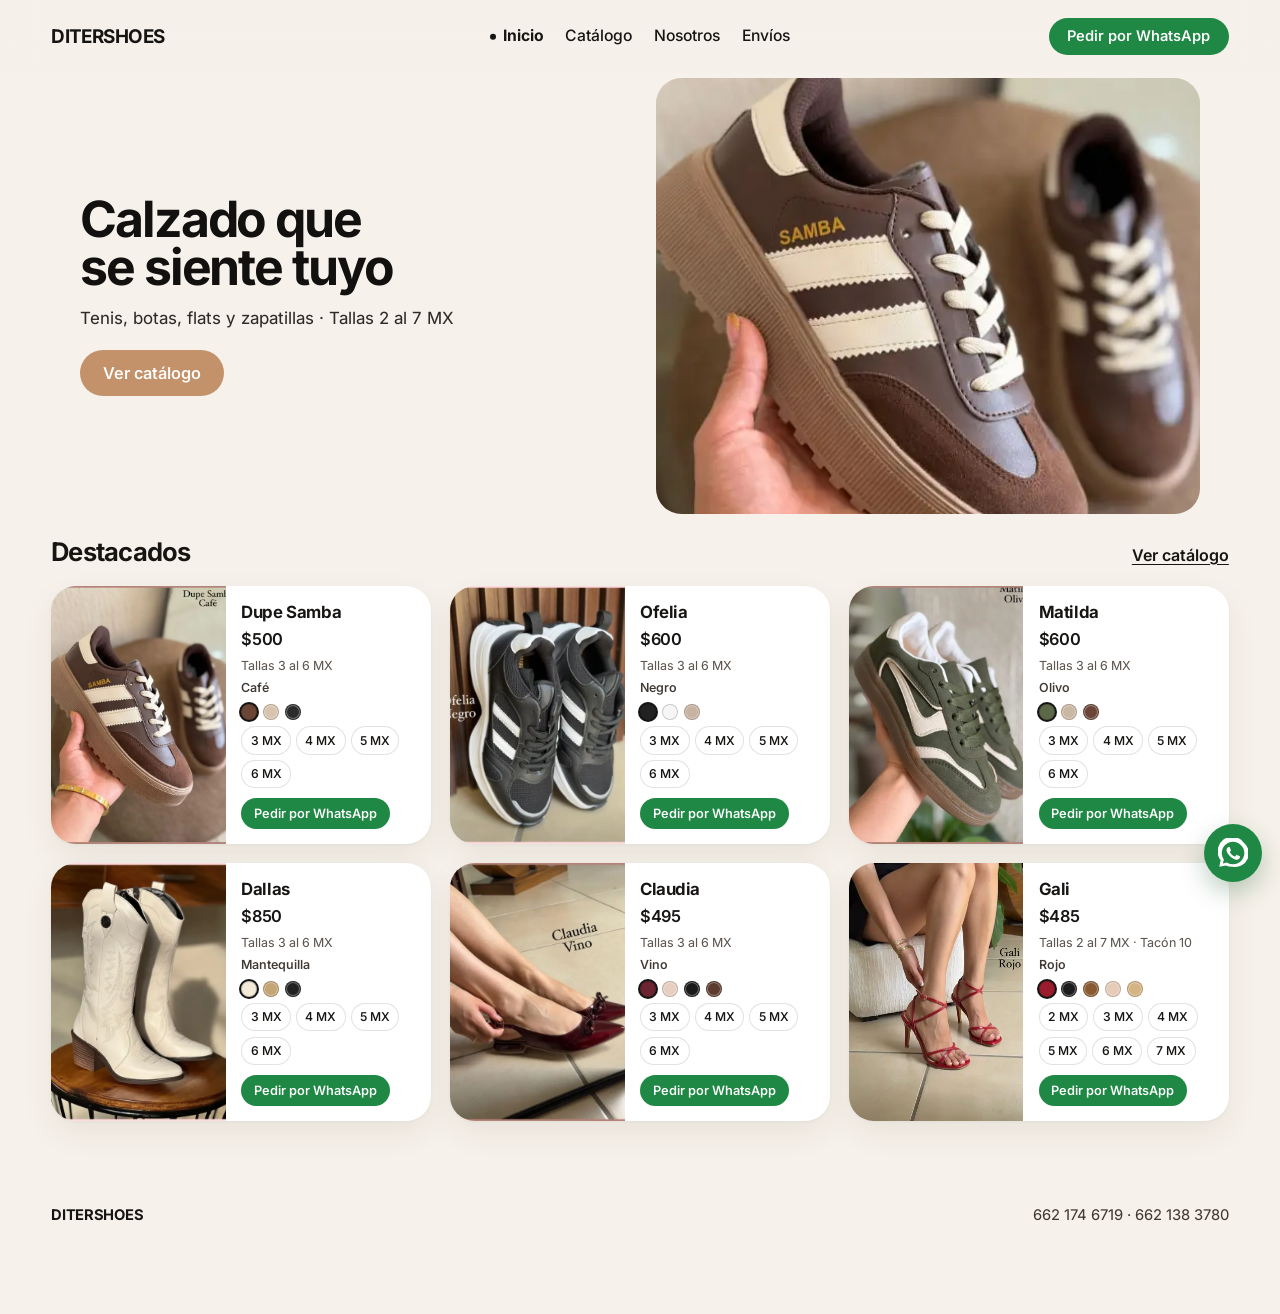
==== commit f883b6f4: "Ajusta el hero, pinta de verde WhatsApp y deja una sola pregunta abierta. El inicio queda en dos col" ====
--- a/index.html
+++ b/index.html
@@ -50,40 +50,17 @@
       </button>
     </div>
   </header>
-  <p class="visually-hidden">Envío gratis desde 3 pares. Envíos a todo México por Estafeta. Más de 50 clientas.</p>
-  <div class="marquee" aria-hidden="true">
-    <div class="marquee-track">
-      <span>Envío gratis desde 3 pares</span><span>Envíos a todo México por Estafeta</span><span>+50 clientas</span>
-      <span>Envío gratis desde 3 pares</span><span>Envíos a todo México por Estafeta</span><span>+50 clientas</span>
-    </div>
-  </div>
 
   <main>
     <section class="hero">
       <div class="hero-copy">
-        <div class="badges">
-          <span class="badge">Hermosillo, Sonora</span>
-          <span class="badge">Solo en línea</span>
-          <span class="badge">Tallas 2 al 7 MX</span>
-        </div>
         <h1 class="hero-title">Calzado que <br class="br-d">se siente tuyo</h1>
         <p class="lede"><span class="lede-cats">Tenis, botas, flats y zapatillas · </span>Tallas 2 al 7 MX</p>
-        <div class="hero-actions">
-          <a class="btn-catalog" href="/catalogo">Ver catálogo</a>
-          <a class="btn-wa" href="https://wa.me/526621746719?text=Hola%2C%20quiero%20hacer%20un%20pedido%20de%20DiterShoes." target="_blank" rel="noopener">Pedir por WhatsApp</a>
-        </div>
+        <a class="btn-catalog" href="/catalogo">Ver catálogo</a>
       </div>
-      <div class="hero-collage">
-        <figure><img src="images/dupe-samba-cafe.webp" alt="Tenis Dupe Samba café" width="563" height="752" fetchpriority="high" decoding="async" /></figure>
-        <figure><img src="images/ofelia-negro.webp" alt="Ofelia negro" width="800" height="1000" decoding="async" /></figure>
-        <figure><img src="images/matilda-olivo.webp" alt="Matilda olivo" width="800" height="1000" decoding="async" /></figure>
+      <div class="hero-photo">
+        <img src="images/dupe-samba-cafe.webp" alt="Tenis Dupe Samba café" width="563" height="752" fetchpriority="high" decoding="async" />
       </div>
-    </section>
-
-    <section class="metrics" aria-label="Cifras">
-      <article><strong data-count="50" data-prefix="+">0</strong><span>clientas</span></article>
-      <article><strong data-count="3">0</strong><span>días hábiles de envío</span></article>
-      <article><strong data-count="models">0</strong><span>modelos en catálogo</span></article>
     </section>
 
     <section class="catalog featured" aria-labelledby="destacados-title">
@@ -94,13 +71,6 @@
       <div class="grid" id="grid"></div>
     </section>
 
-    <section class="band">
-      <div>
-        <h2>Escríbenos por WhatsApp</h2>
-        <p>662 174 6719</p>
-      </div>
-      <a class="btn-wa" href="https://wa.me/526621746719?text=Hola%2C%20quiero%20hacer%20un%20pedido%20de%20DiterShoes." target="_blank" rel="noopener">Escríbenos por WhatsApp</a>
-    </section>
   </main>
 
   <footer>
--- a/styles.css
+++ b/styles.css
@@ -7,11 +7,10 @@
   --camel: #c4926a;
   --camel-deep: #b5835c;
   --camel-mobile: #b58763;
-  --wa: #1faf5a;
-  --wa-deep: #128c7e;
-  --header-h: 4.25rem;
-  --gutter: clamp(0.9rem, 1.6vw, 1.5rem);
-  --shell: 1360px;
+  --wa: #1f8844;
+  --wa-deep: #146b34;
+  --header-h: 4.55rem;
+  --gutter: clamp(1.15rem, 4vw, 4.25rem);
   --shadow: 0 12px 32px rgba(62, 40, 18, 0.07), 0 1px 3px rgba(62, 40, 18, 0.04);
 }
 
@@ -32,11 +31,7 @@
   margin: 0;
   font-family: Inter, system-ui, sans-serif;
   color: var(--ink);
-  background:
-    radial-gradient(820px 380px at 0% -8%, rgba(196, 146, 106, 0.34), transparent 62%),
-    radial-gradient(640px 340px at 100% 0%, rgba(232, 184, 148, 0.42), transparent 58%),
-    radial-gradient(520px 280px at 78% 100%, rgba(196, 146, 106, 0.16), transparent 60%),
-    var(--cream);
+  background: var(--cream);
   font-weight: 430;
   line-height: 1.45;
 }
@@ -69,14 +64,9 @@
   grid-template-columns: 1fr auto 1fr;
   align-items: center;
   height: var(--header-h);
-  padding: 0 max(var(--gutter), calc((100% - var(--shell)) / 2));
-  background: rgba(246, 241, 234, 0.72);
-  backdrop-filter: blur(18px) saturate(1.3);
-  transition: background 0.25s ease, box-shadow 0.25s ease;
-}
-.site-header.is-scrolled {
-  background: rgba(246, 241, 234, 0.62);
-  box-shadow: 0 10px 30px rgba(40, 24, 12, 0.08);
+  padding: 0 var(--gutter);
+  background: rgba(246, 241, 234, 0.9);
+  backdrop-filter: blur(16px);
 }
 .brand {
   justify-self: start;
@@ -116,36 +106,21 @@
 .site-nav a[aria-current="page"]:hover { opacity: 1; }
 .header-end { justify-self: end; display: flex; align-items: center; }
 
-.btn-wa,
-.order-link {
+.btn-wa {
   display: inline-flex;
   align-items: center;
   justify-content: center;
-  gap: 0.45rem;
   background: var(--wa);
   color: #fff;
   text-decoration: none;
   border-radius: 999px;
   padding: 0.72rem 1.15rem;
   font-size: 0.92rem;
-  font-weight: 600;
+  font-weight: 560;
   line-height: 1;
-  transition: transform 0.25s ease, background 0.25s ease, box-shadow 0.25s ease;
-}
-.btn-wa::before,
-.order-link::before {
-  content: "";
-  width: 1.05em;
-  height: 1.05em;
-  flex: 0 0 auto;
-  background: currentColor;
-  -webkit-mask: url("data:image/svg+xml,%3Csvg xmlns='http://www.w3.org/2000/svg' viewBox='0 0 24 24'%3E%3Cpath fill='black' d='M20.5 3.5A11 11 0 0 0 2.1 17.8L1 23l5.3-1.1A11 11 0 0 0 12 23a11 11 0 0 0 8.5-19.5zM12 21a9 9 0 0 1-4.6-1.3l-.3-.2-3.2.8.8-3.1-.2-.3A9 9 0 1 1 12 21z'/%3E%3C/svg%3E") center / contain no-repeat;
-  mask: url("data:image/svg+xml,%3Csvg xmlns='http://www.w3.org/2000/svg' viewBox='0 0 24 24'%3E%3Cpath fill='black' d='M20.5 3.5A11 11 0 0 0 2.1 17.8L1 23l5.3-1.1A11 11 0 0 0 12 23a11 11 0 0 0 8.5-19.5zM12 21a9 9 0 0 1-4.6-1.3l-.3-.2-3.2.8.8-3.1-.2-.3A9 9 0 1 1 12 21z'/%3E%3C/svg%3E") center / contain no-repeat;
-}
-.btn-wa:hover,
-.order-link:hover { background: var(--wa-deep); color: #fff; transform: translateY(-2px); box-shadow: 0 10px 22px rgba(18, 90, 60, 0.28); }
-.btn-wa:active,
-.order-link:active { transform: translateY(0) scale(0.98); }
+  transition: transform 0.25s ease, background 0.25s ease;
+}
+.btn-wa:hover { background: var(--wa-deep); transform: translateY(-1px); }
 .site-nav .nav-wa { display: none; color: #fff; }
 
 .menu-toggle {
@@ -179,34 +154,20 @@
   display: grid;
   grid-template-columns: 1fr 1fr;
   align-items: center;
-  gap: 1.75rem;
-  width: min(var(--shell), calc(100% - 2 * var(--gutter)));
+  gap: 2rem;
+  width: min(1120px, calc(100% - 2 * var(--gutter)));
   margin: 0 auto;
-  padding: 0.85rem 0 0.5rem;
-}
-.hero-copy { width: 100%; max-width: none; }
+  padding: 0.35rem 0 1rem;
+}
+.hero-copy { max-width: none; }
 .hero-title {
   margin: 0;
   font-weight: 700;
-  font-size: clamp(3.35rem, 4.5vw, 5.35rem);
-  line-height: 0.92;
-  letter-spacing: -0.055em;
+  font-size: clamp(2.7rem, 3.9vw, 4.05rem);
+  line-height: 0.96;
+  letter-spacing: -0.042em;
   color: #12110f;
 }
-.hero-actions { display: flex; flex-wrap: wrap; align-items: center; gap: 0.7rem; }
-.badges { display: flex; flex-wrap: wrap; gap: 0.4rem; margin: 0 0 0.85rem; }
-.badge {
-  display: inline-flex;
-  align-items: center;
-  gap: 0.35rem;
-  background: #fff;
-  border-radius: 999px;
-  padding: 0.32rem 0.7rem;
-  font-size: 0.78rem;
-  font-weight: 600;
-  box-shadow: 0 4px 14px rgba(62, 40, 18, 0.06);
-}
-.badge svg { width: 14px; height: 14px; }
 .lede {
   margin: 0.9rem 0 1.2rem;
   font-size: 1.05rem;
@@ -227,48 +188,35 @@
   line-height: 1;
   transition: background 0.25s ease, transform 0.25s ease;
 }
-.btn-catalog:hover { background: var(--camel-deep); transform: translateY(-2px); box-shadow: 0 12px 24px rgba(180, 112, 72, 0.28); }
-.btn-catalog:active, .order-link:active, .sizes button:active, .filters button:active { transform: translateY(0) scale(0.97); }
-
-.hero-collage {
-  display: grid;
+.btn-catalog:hover { background: var(--camel-deep); transform: translateY(-1px); }
+
+.hero-photo {
+  aspect-ratio: 5 / 4;
   width: 100%;
-  grid-template-columns: 1.35fr 1fr;
-  grid-template-rows: 1fr 1fr;
-  gap: 0.7rem;
-  aspect-ratio: 1 / 0.96;
-  min-height: 0;
-  align-self: center;
-}
-.hero-collage figure {
-  margin: 0;
-  border-radius: 1.5rem;
+  border-radius: 1.6rem;
   overflow: hidden;
   background: #efe4d8;
-  box-shadow: var(--shadow);
-}
-.hero-collage figure:first-child { grid-row: 1 / span 2; }
-.hero-collage img {
+  justify-self: stretch;
+}
+.hero-photo img {
   width: 100%;
   height: 100%;
   object-fit: cover;
+  object-position: 52% 40%;
+  transform: scale(1.05);
   display: block;
-  transition: transform 0.55s ease;
-}
-.hero-collage figure:hover img { transform: scale(1.05); }
+}
 
 .catalog {
-  width: min(var(--shell), calc(100% - 2 * var(--gutter)));
-  margin: 0 auto;
-  padding: 0.35rem 0 1.6rem;
+  padding: 0 var(--gutter) 3.25rem;
   scroll-margin-top: var(--header-h);
 }
 .filters-bar {
   position: sticky;
   top: var(--header-h);
   z-index: 20;
-  margin-inline: 0;
-  padding: 0.45rem 0 0.7rem;
+  margin-inline: calc(var(--gutter) * -1);
+  padding: 0.7rem 0 0.85rem;
   background: rgba(246, 241, 234, 0.92);
   backdrop-filter: blur(14px);
 }
@@ -278,8 +226,8 @@
   overflow-x: auto;
   overscroll-behavior-x: contain;
   scrollbar-width: none;
-  padding: 0.15rem 0 0.2rem;
-  scroll-padding-inline: 0;
+  padding: 0.15rem var(--gutter) 0.2rem;
+  scroll-padding-inline: var(--gutter);
 }
 .filters::-webkit-scrollbar { display: none; }
 .filters button {
@@ -303,34 +251,30 @@
 .grid {
   margin-top: 0.35rem;
   display: grid;
-  grid-template-columns: repeat(4, minmax(0, 1fr));
-  gap: 0.85rem;
-}
-.featured .grid { grid-template-columns: repeat(3, minmax(0, 1fr)); }
+  grid-template-columns: repeat(3, minmax(0, 1fr));
+  gap: 1.15rem;
+}
 .card {
   background: var(--card);
-  border-radius: 1.45rem;
+  border-radius: 1.55rem;
   box-shadow: var(--shadow);
   display: flex;
-  flex-direction: column;
+  flex-direction: row;
   overflow: hidden;
-  min-height: 0;
+  min-height: 252px;
   opacity: 0;
-  transform: translateY(16px);
-  transition: opacity 0.55s ease, transform 0.55s ease, box-shadow 0.35s ease;
-  transition-delay: var(--d, 0ms);
+  transform: translateY(14px);
+  transition: opacity 0.6s ease, transform 0.6s ease, box-shadow 0.35s ease;
 }
 .card.is-in { opacity: 1; transform: none; }
 .card.is-in:hover {
-  transform: translateY(-6px);
-  box-shadow: 0 20px 42px rgba(62, 40, 18, 0.14);
+  transform: translateY(-4px);
+  box-shadow: 0 18px 40px rgba(62, 40, 18, 0.1);
 }
 .card-photo {
   position: relative;
-  flex: none;
-  aspect-ratio: 1 / 0.92;
+  flex: 0 0 46%;
   background: #efe6dc;
-  overflow: hidden;
 }
 .card-photo img {
   position: absolute;
@@ -339,9 +283,7 @@
   height: 100%;
   object-fit: cover;
   cursor: zoom-in;
-  transition: transform 0.5s ease;
-}
-.card:hover .card-photo img { transform: scale(1.06); }
+}
 .card-body {
   padding: 1rem 1rem 0.95rem 0.95rem;
   display: flex;
@@ -379,9 +321,7 @@
   padding: 0;
   cursor: pointer;
   box-shadow: inset 0 0 0 1px rgba(255, 255, 255, 0.35);
-  transition: transform 0.2s ease, box-shadow 0.2s ease;
-}
-.swatches button:hover { transform: scale(1.18); }
+}
 .swatches button.active { box-shadow: 0 0 0 2px #141414; }
 .sizes { display: flex; flex-wrap: wrap; gap: 0.32rem; }
 .sizes button {
@@ -394,7 +334,7 @@
   border-radius: 999px;
   padding: 0.28rem 0.52rem;
   cursor: pointer;
-  transition: background 0.2s ease, color 0.2s ease, border-color 0.2s ease, transform 0.2s ease;
+  transition: background 0.2s ease, color 0.2s ease, border-color 0.2s ease;
 }
 .sizes button:hover { border-color: rgba(23, 21, 19, 0.35); }
 .sizes button.active { background: #141414; color: #fff; border-color: #141414; }
@@ -408,12 +348,21 @@
   padding-top: 0.25rem;
 }
 .order-link {
-  padding: 0.5rem 0.85rem;
+  display: inline-flex;
+  align-items: center;
+  justify-content: center;
+  background: var(--wa);
+  color: #fff;
+  text-decoration: none;
+  border-radius: 999px;
+  padding: 0.48rem 0.8rem;
   font-size: 0.8rem;
-  font-weight: 600;
+  font-weight: 560;
   line-height: 1.2;
   text-align: center;
-}
+  transition: background 0.2s ease, transform 0.2s ease;
+}
+.order-link:hover { background: var(--wa-deep); transform: translateY(-1px); }
 .order-short { display: none; }
 .empty-cat {
   grid-column: 1 / -1;
@@ -490,10 +439,8 @@
 .paths {
   display: grid;
   grid-template-columns: repeat(3, minmax(0, 1fr));
-  gap: 0.85rem;
-  width: min(var(--shell), calc(100% - 2 * var(--gutter)));
-  margin: 0 auto;
-  padding: 0.2rem 0 1.4rem;
+  gap: 1rem;
+  padding: 0.4rem var(--gutter) 3.2rem;
 }
 .path {
   display: flex;
@@ -521,10 +468,9 @@
 .path span { margin-top: auto; padding-top: 0.8rem; font-weight: 600; font-size: 0.92rem; }
 
 .page {
-  width: min(var(--shell), calc(100% - 2 * var(--gutter)));
-  max-width: none;
+  max-width: 42rem;
   margin: 0 auto;
-  padding: 1rem 0 1.4rem;
+  padding: 1.6rem var(--gutter) 4rem;
 }
 .page h1 {
   margin: 0 0 1rem;
@@ -591,117 +537,6 @@
   font-weight: 650;
 }
 .faq details p { margin: 0.55rem 0 0; }
-.faq details > .faq-body {
-  display: block !important;
-  height: 0;
-  overflow: hidden;
-  transition: height 0.35s ease;
-}
-.faq-body > p { margin: 0; padding-top: 0.55rem; }
-
-.marquee {
-  overflow: hidden;
-  border-block: 1px solid rgba(23, 21, 19, 0.06);
-  background: rgba(255, 255, 255, 0.45);
-  margin-bottom: 0.35rem;
-}
-.marquee-track {
-  display: flex;
-  gap: 2rem;
-  width: max-content;
-  padding: 0.55rem 0;
-  animation: ticker 28s linear infinite;
-}
-.marquee span {
-  font-size: 0.84rem;
-  font-weight: 620;
-  letter-spacing: -0.01em;
-  white-space: nowrap;
-}
-.marquee span::before {
-  content: "";
-  display: inline-block;
-  width: 0.38rem;
-  height: 0.38rem;
-  margin-right: 0.7rem;
-  border-radius: 50%;
-  background: var(--camel);
-  transform: translateY(-0.05em);
-}
-@keyframes ticker {
-  from { transform: translateX(0); }
-  to { transform: translateX(-50%); }
-}
-
-.metrics {
-  display: grid;
-  grid-template-columns: repeat(3, minmax(0, 1fr));
-  gap: 0.75rem;
-  width: min(var(--shell), calc(100% - 2 * var(--gutter)));
-  margin: 0.4rem auto 0.9rem;
-}
-.metrics article, .bento .stat {
-  background: #fff;
-  border-radius: 1.3rem;
-  padding: 1rem 1.15rem;
-  box-shadow: var(--shadow);
-}
-.metrics strong, .bento .stat strong {
-  display: block;
-  font-size: clamp(2rem, 3vw, 2.8rem);
-  letter-spacing: -0.05em;
-  line-height: 1;
-}
-.metrics span, .bento .stat span { color: #5e564f; font-size: 0.92rem; }
-
-.bento {
-  display: grid;
-  grid-template-columns: 1.35fr 1fr 1fr;
-  gap: 0.75rem;
-  align-items: stretch;
-}
-.bento-intro {
-  grid-row: span 2;
-  background:
-    linear-gradient(160deg, rgba(255, 255, 255, 0.92), rgba(255, 248, 241, 0.88)),
-    #fff;
-  border-radius: 1.5rem;
-  padding: 1.35rem 1.4rem;
-  box-shadow: var(--shadow);
-}
-.bento-intro h1 { margin-bottom: 0.7rem; }
-.bento .fact h2, .bento .stat { margin-top: 0; }
-.bento .wide { grid-column: 1 / -1; }
-.icon {
-  width: 1.35rem;
-  height: 1.35rem;
-  margin-bottom: 0.45rem;
-  color: var(--camel-deep);
-}
-
-.band {
-  width: min(var(--shell), calc(100% - 2 * var(--gutter)));
-  margin: 0.4rem auto 1.5rem;
-  padding: 1.35rem 1.5rem;
-  border-radius: 1.7rem;
-  background:
-    radial-gradient(420px 160px at 100% 0%, rgba(255, 255, 255, 0.28), transparent 60%),
-    linear-gradient(120deg, #1b1714, #3a2a22 58%, #c4926a);
-  color: #fff;
-  display: flex;
-  justify-content: space-between;
-  align-items: center;
-  gap: 1rem;
-  box-shadow: 0 18px 40px rgba(40, 24, 12, 0.16);
-}
-.band h2 {
-  margin: 0.2rem 0 0.25rem;
-  font-size: clamp(1.6rem, 2.4vw, 2.2rem);
-  letter-spacing: -0.04em;
-}
-.band p { margin: 0; color: rgba(255, 255, 255, 0.82); }
-.band .btn-wa,
-.band .btn-wa:hover { color: #fff; }
 .reveal {
   opacity: 0;
   transform: translateY(12px);
@@ -739,9 +574,9 @@
   display: grid;
   place-items: center;
   box-shadow: 0 10px 24px rgba(20, 90, 40, 0.28);
-  transition: transform 0.25s ease;
-}
-.wa-float:hover { transform: scale(1.06); }
+  transition: transform 0.25s ease, background 0.25s ease;
+}
+.wa-float:hover { background: var(--wa-deep); transform: scale(1.06); }
 .wa-float svg { width: 30px; height: 30px; display: block; }
 
 #lightbox {
@@ -786,13 +621,8 @@
   color: var(--ink);
 }
 
-@media (max-width: 1279px) {
-  .grid, .featured .grid { grid-template-columns: repeat(3, minmax(0, 1fr)); }
-}
-@media (max-width: 980px) {
-  .grid, .featured .grid { grid-template-columns: 1fr 1fr; }
-  .bento { grid-template-columns: 1fr 1fr; }
-  .bento-intro { grid-row: auto; grid-column: 1 / -1; }
+@media (max-width: 1100px) {
+  .grid { grid-template-columns: 1fr 1fr; }
 }
 
 @media (max-width: 860px) {
@@ -848,13 +678,17 @@
     padding: 0.98rem 1rem;
   }
   .btn-catalog:hover { background: #a67958; }
-  .hero-collage {
-    min-height: 280px;
-    margin-top: 1rem;
-  }
-  .metrics, .band { grid-template-columns: 1fr; }
-  .band { flex-direction: column; align-items: flex-start; }
-  .bento { grid-template-columns: 1fr; }
+  .hero-photo {
+    margin-top: 1.05rem;
+    aspect-ratio: 5 / 4.15;
+    max-height: 320px;
+    border-radius: 1.25rem;
+    justify-self: stretch;
+  }
+  .hero-photo img {
+    object-position: 50% 46%;
+    transform: scale(1.05);
+  }
   .notes { grid-template-columns: 1fr; gap: 1.75rem; padding-top: 0.5rem; }
   .paths { grid-template-columns: 1fr; padding-bottom: 2.4rem; }
   .page .btn-wa { width: 100%; }
@@ -900,8 +734,7 @@
     transform: none;
     transition: none;
   }
-  .card.is-in:hover, .btn-wa:hover, .btn-catalog:hover, .wa-float:hover, .filters button:hover, .path:hover, .hero-collage figure:hover img, .card:hover .card-photo img {
+  .card.is-in:hover, .btn-wa:hover, .btn-catalog:hover, .wa-float:hover, .filters button:hover, .path:hover {
     transform: none;
   }
-  .marquee-track, .faq details > .faq-body { animation: none; transition: none; }
-}
+}
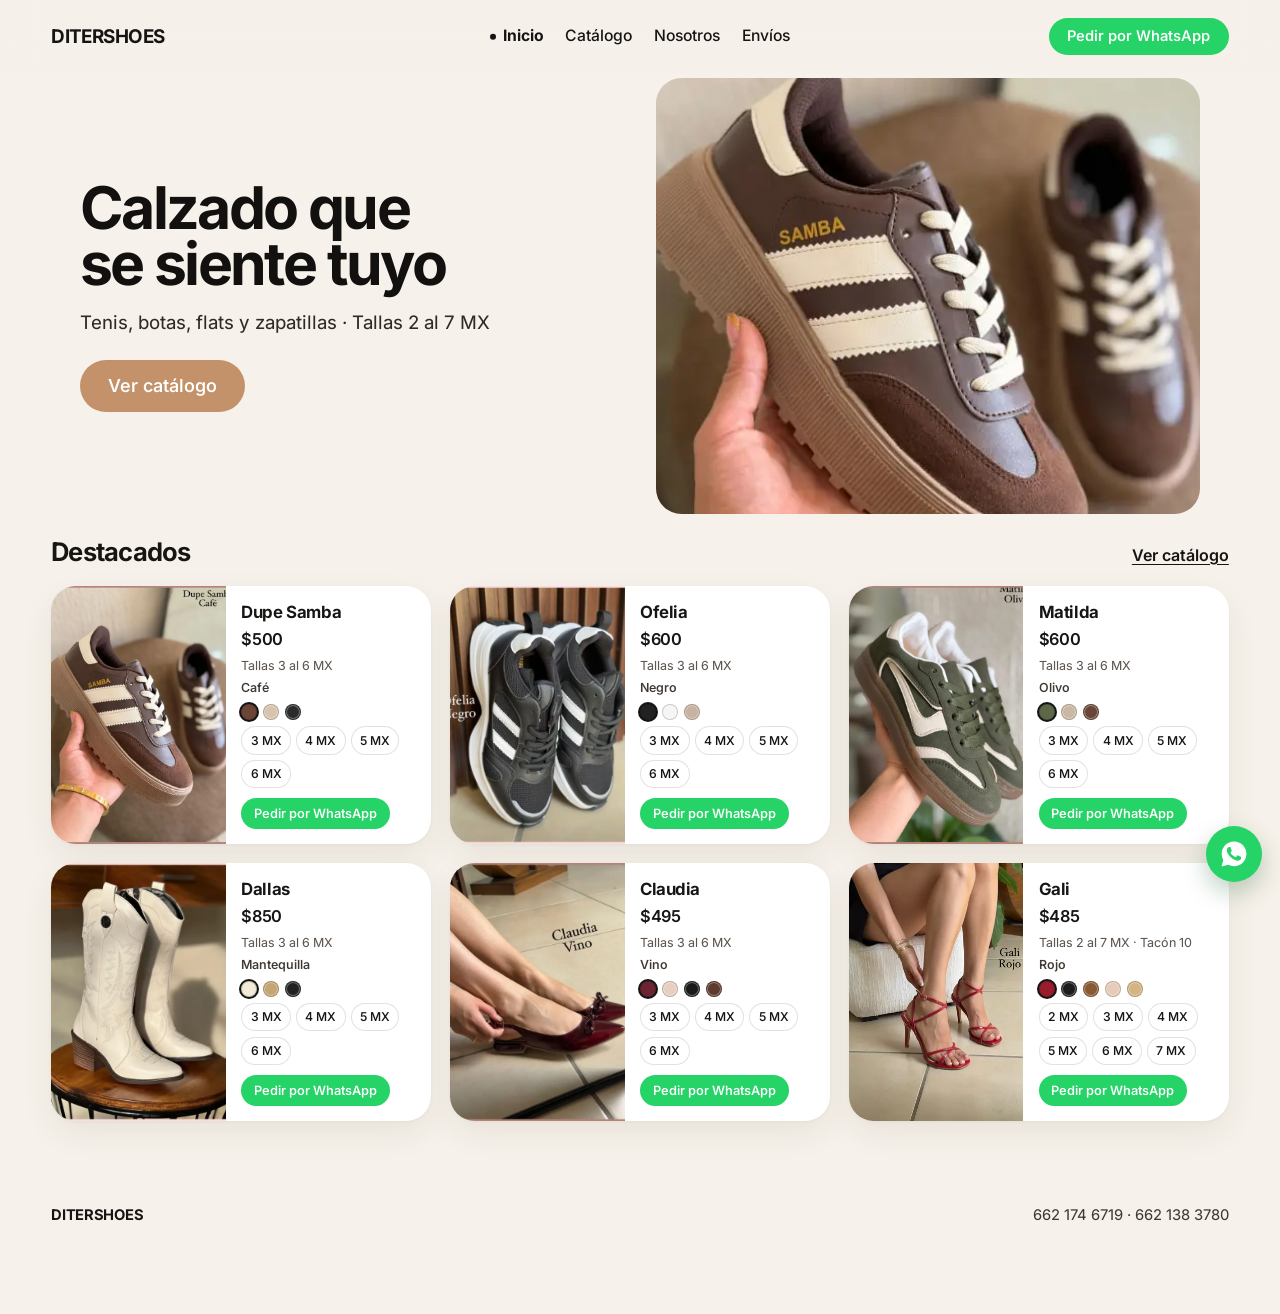
==== commit b4c5df8a: "Agrandar el hero, fija el verde de WhatsApp y ensancha Nosotros y Envíos. El botón flotante queda en" ====
--- a/index.html
+++ b/index.html
@@ -79,8 +79,8 @@
   </footer>
 
   <a class="wa-float" href="https://wa.me/526621746719?text=Hola%2C%20quiero%20hacer%20un%20pedido%20de%20DiterShoes." target="_blank" rel="noopener" aria-label="Pedir por WhatsApp">
-    <svg viewBox="0 0 24 24" aria-hidden="true" focusable="false">
-      <path fill="currentColor" d="M20.5 3.5A11 11 0 0 0 2.1 17.8L1 23l5.3-1.1A11 11 0 0 0 12 23a11 11 0 0 0 8.5-19.5zM12 21a9 9 0 0 1-4.6-1.3l-.3-.2-3.2.8.8-3.1-.2-.3A9 9 0 1 1 12 21zm5-6.7c-.3-.1-1.5-.7-1.7-.8s-.4-.1-.6.1-.7.8-.8 1-.3.2-.6.1a7.4 7.4 0 0 1-2.2-1.4 8.2 8.2 0 0 1-1.5-1.9c-.2-.3 0-.4.1-.6l.4-.5.2-.3a.5.5 0 0 0 0-.5c-.1-.1-.6-1.4-.8-1.9s-.4-.4-.6-.4h-.5a1 1 0 0 0-.7.3 3 3 0 0 0-.9 2.3 5.2 5.2 0 0 0 1.1 2.8 11.8 11.8 0 0 0 4.5 4 15 15 0 0 0 1.5.6 3.6 3.6 0 0 0 1.7.1 2.8 2.8 0 0 0 1.8-1.3 2.3 2.3 0 0 0 .2-1.3c-.1-.1-.3-.2-.5-.3z"/>
+    <svg viewBox="0 0 24 24" width="30" height="30" aria-hidden="true" focusable="false">
+      <path fill="#ffffff" d="M12.04 2C6.58 2 2.15 6.4 2.15 11.83c0 1.74.46 3.44 1.34 4.94L2 22l5.39-1.41a10.1 10.1 0 0 0 4.65 1.14h.01c5.46 0 9.89-4.4 9.89-9.83C21.94 6.4 17.5 2 12.04 2zm5.76 13.86c-.24.68-1.2 1.24-1.96 1.4-.52.11-1.2.2-3.48-.75-2.92-1.21-4.8-4.17-4.94-4.36-.14-.19-1.18-1.57-1.18-3 0-1.42.75-2.12 1.01-2.41.26-.29.58-.36.77-.36.19 0 .38 0 .55.01.18.01.41-.07.64.49.24.58.82 2 .89 2.15.07.14.12.32.02.51-.1.19-.14.32-.28.49-.14.17-.3.38-.42.51-.14.14-.29.29-.12.56.16.27.73 1.2 1.57 1.95 1.08.96 1.99 1.26 2.27 1.4.28.14.44.12.6-.07.17-.19.7-.81.88-1.09.19-.28.37-.23.63-.14.26.1 1.64.77 1.92.91.28.14.47.21.54.33.07.12.07.68-.17 1.36z"/>
     </svg>
   </a>
 
--- a/styles.css
+++ b/styles.css
@@ -7,8 +7,8 @@
   --camel: #c4926a;
   --camel-deep: #b5835c;
   --camel-mobile: #b58763;
-  --wa: #1f8844;
-  --wa-deep: #146b34;
+  --wa: #25d366;
+  --wa-deep: #20bd5a;
   --header-h: 4.55rem;
   --gutter: clamp(1.15rem, 4vw, 4.25rem);
   --shadow: 0 12px 32px rgba(62, 40, 18, 0.07), 0 1px 3px rgba(62, 40, 18, 0.04);
@@ -113,6 +113,7 @@
   background: var(--wa);
   color: #fff;
   text-decoration: none;
+  border: 0;
   border-radius: 999px;
   padding: 0.72rem 1.15rem;
   font-size: 0.92rem;
@@ -163,16 +164,20 @@
 .hero-title {
   margin: 0;
   font-weight: 700;
-  font-size: clamp(2.7rem, 3.9vw, 4.05rem);
-  line-height: 0.96;
-  letter-spacing: -0.042em;
+  font-size: clamp(3.15rem, 4.6vw, 5rem);
+  line-height: 0.94;
+  letter-spacing: -0.045em;
   color: #12110f;
 }
 .lede {
-  margin: 0.9rem 0 1.2rem;
-  font-size: 1.05rem;
+  margin: 1.15rem 0 1.5rem;
+  font-size: clamp(1.15rem, 1.45vw, 1.35rem);
   font-weight: 430;
   color: #2f2a26;
+}
+.hero .btn-catalog {
+  padding: 1.05rem 1.75rem;
+  font-size: 1.12rem;
 }
 .btn-catalog {
   display: inline-flex;
@@ -468,10 +473,24 @@
 .path span { margin-top: auto; padding-top: 0.8rem; font-weight: 600; font-size: 0.92rem; }
 
 .page {
-  max-width: 42rem;
+  width: min(1180px, calc(100% - 2 * var(--gutter)));
+  max-width: none;
   margin: 0 auto;
-  padding: 1.6rem var(--gutter) 4rem;
-}
+  padding: 1.35rem 0 2.4rem;
+}
+.sheet {
+  display: grid;
+  grid-template-columns: 1.15fr 1fr 1fr;
+  gap: 0.9rem;
+  align-items: stretch;
+}
+.sheet-lead { min-width: 0; }
+.sheet .facts {
+  display: contents;
+}
+.sheet .stat { margin: 0.4rem 0 1rem; }
+.envios-layout .sheet-lead { grid-row: 1 / span 2; }
+.envios-layout .fact:last-child { grid-column: 2 / -1; }
 .page h1 {
   margin: 0 0 1rem;
   font-size: clamp(2.3rem, 4vw, 3.4rem);
@@ -524,7 +543,12 @@
 }
 .fact h2 { margin: 0 0 0.3rem; font-size: 1.05rem; }
 .fact p { margin: 0; }
-.faq { margin-top: 0.35rem; }
+.faq {
+  margin-top: 0.35rem;
+  display: grid;
+  grid-template-columns: 1fr 1fr;
+  gap: 0.55rem 0.85rem;
+}
 .faq details {
   background: #fff;
   border-radius: 1rem;
@@ -566,18 +590,30 @@
   right: 1.15rem;
   bottom: calc(1.15rem + env(safe-area-inset-bottom));
   z-index: 30;
-  width: 58px;
-  height: 58px;
+  width: 56px;
+  height: 56px;
+  min-width: 56px;
+  min-height: 56px;
+  aspect-ratio: 1;
+  padding: 0;
+  border: 0;
   border-radius: 50%;
-  background: var(--wa);
+  background: #25d366;
   color: #fff;
-  display: grid;
-  place-items: center;
+  display: flex;
+  align-items: center;
+  justify-content: center;
+  line-height: 0;
   box-shadow: 0 10px 24px rgba(20, 90, 40, 0.28);
-  transition: transform 0.25s ease, background 0.25s ease;
-}
-.wa-float:hover { background: var(--wa-deep); transform: scale(1.06); }
-.wa-float svg { width: 30px; height: 30px; display: block; }
+  transition: background 0.25s ease;
+}
+.wa-float:hover { background: #20bd5a; }
+.wa-float svg {
+  width: 30px;
+  height: 30px;
+  display: block;
+  flex: 0 0 30px;
+}
 
 #lightbox {
   position: fixed;
@@ -671,13 +707,20 @@
   .br-d { display: none; }
   .lede { margin: 0.75rem 0 1.05rem; font-size: 1.05rem; }
   .lede-cats { display: none; }
-  .btn-catalog {
+  .btn-catalog,
+  .hero .btn-catalog {
     width: 100%;
     border-radius: 14px;
     background: var(--camel-mobile);
     padding: 0.98rem 1rem;
+    font-size: 1.02rem;
   }
   .btn-catalog:hover { background: #a67958; }
+  .sheet,
+  .faq { grid-template-columns: 1fr; }
+  .sheet-lead,
+  .envios-layout .sheet-lead { grid-row: auto; }
+  .envios-layout .fact:last-child { grid-column: auto; }
   .hero-photo {
     margin-top: 1.05rem;
     aspect-ratio: 5 / 4.15;
@@ -720,7 +763,13 @@
   .pager { flex-wrap: nowrap; gap: 0.35rem; }
   .pager button { flex: 0 0 auto; min-width: 2.35rem; height: 2.35rem; padding: 0; }
   .pager .pager-step { min-width: 2.6rem; font-size: 1.25rem; }
-  .wa-float { width: 54px; height: 54px; right: 0.9rem; }
+  .wa-float {
+    width: 56px;
+    height: 56px;
+    min-width: 56px;
+    min-height: 56px;
+    right: 0.9rem;
+  }
   footer {
     padding-right: 5.4rem;
     padding-bottom: calc(5rem + env(safe-area-inset-bottom));
